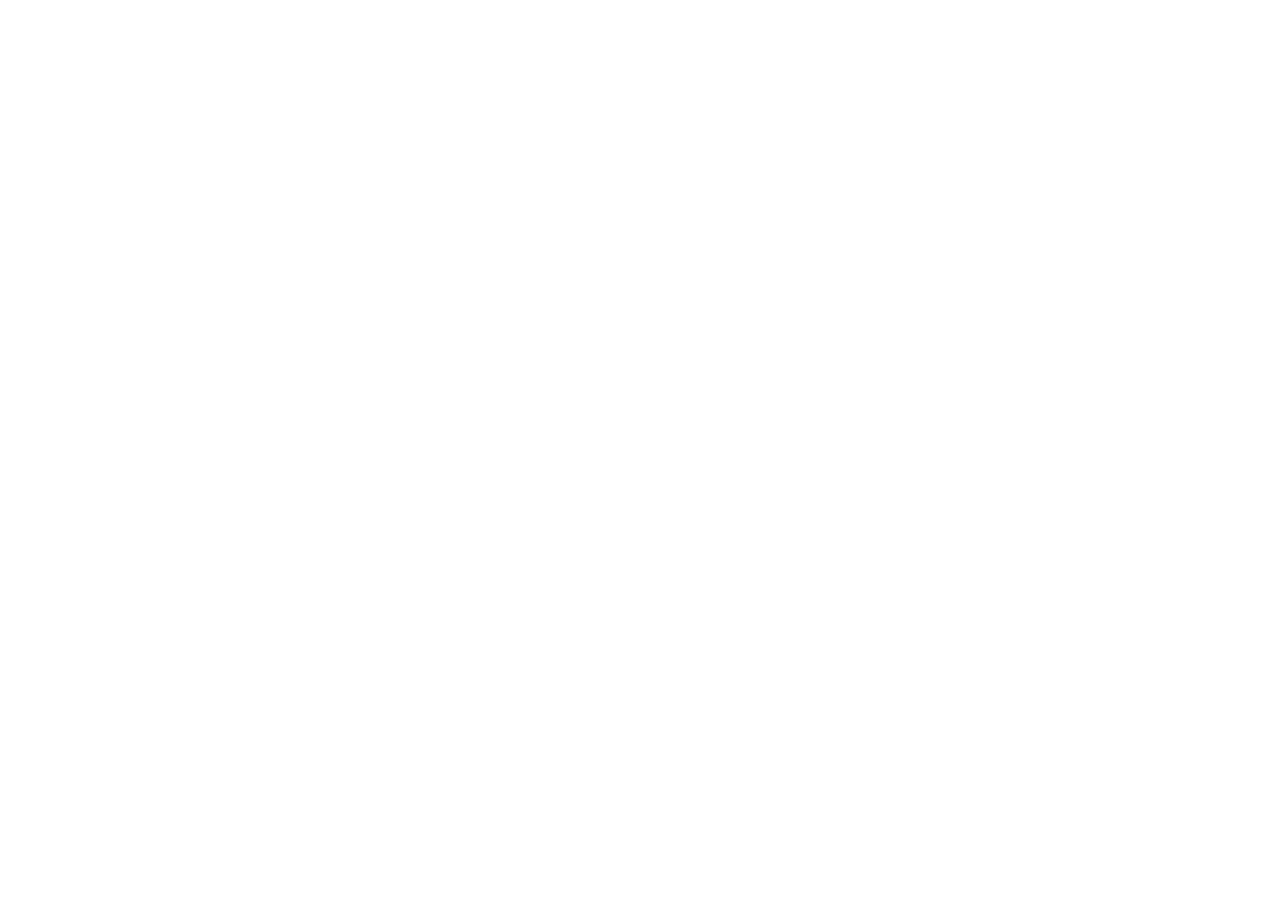
==== index.html @ 19e40ff8 "basic-structure" ====
<!DOCTYPE html>
<html lang="en">
  <head>
    <meta charset="UTF-8" />
    <meta name="viewport" content="width=device-width, initial-scale=1.0" />
    <title>Document</title>
  </head>
  <body></body>
</html>
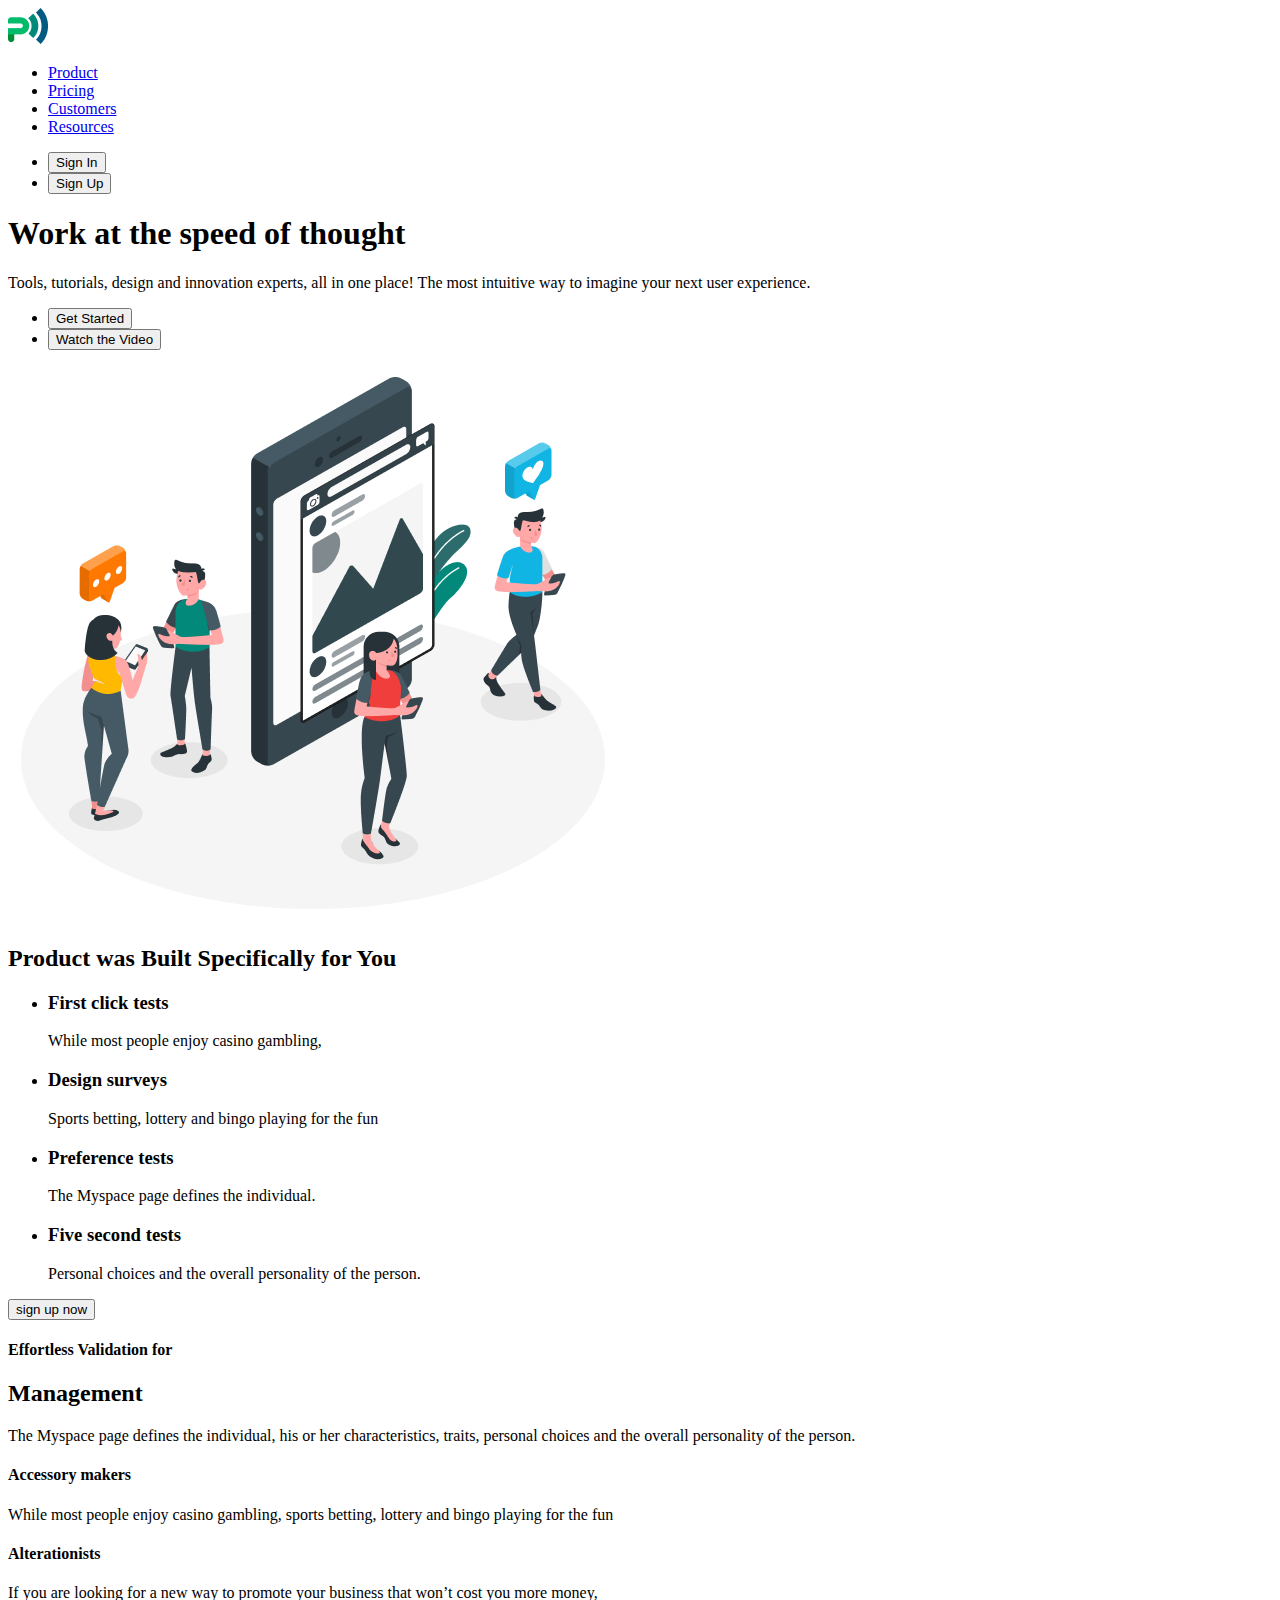
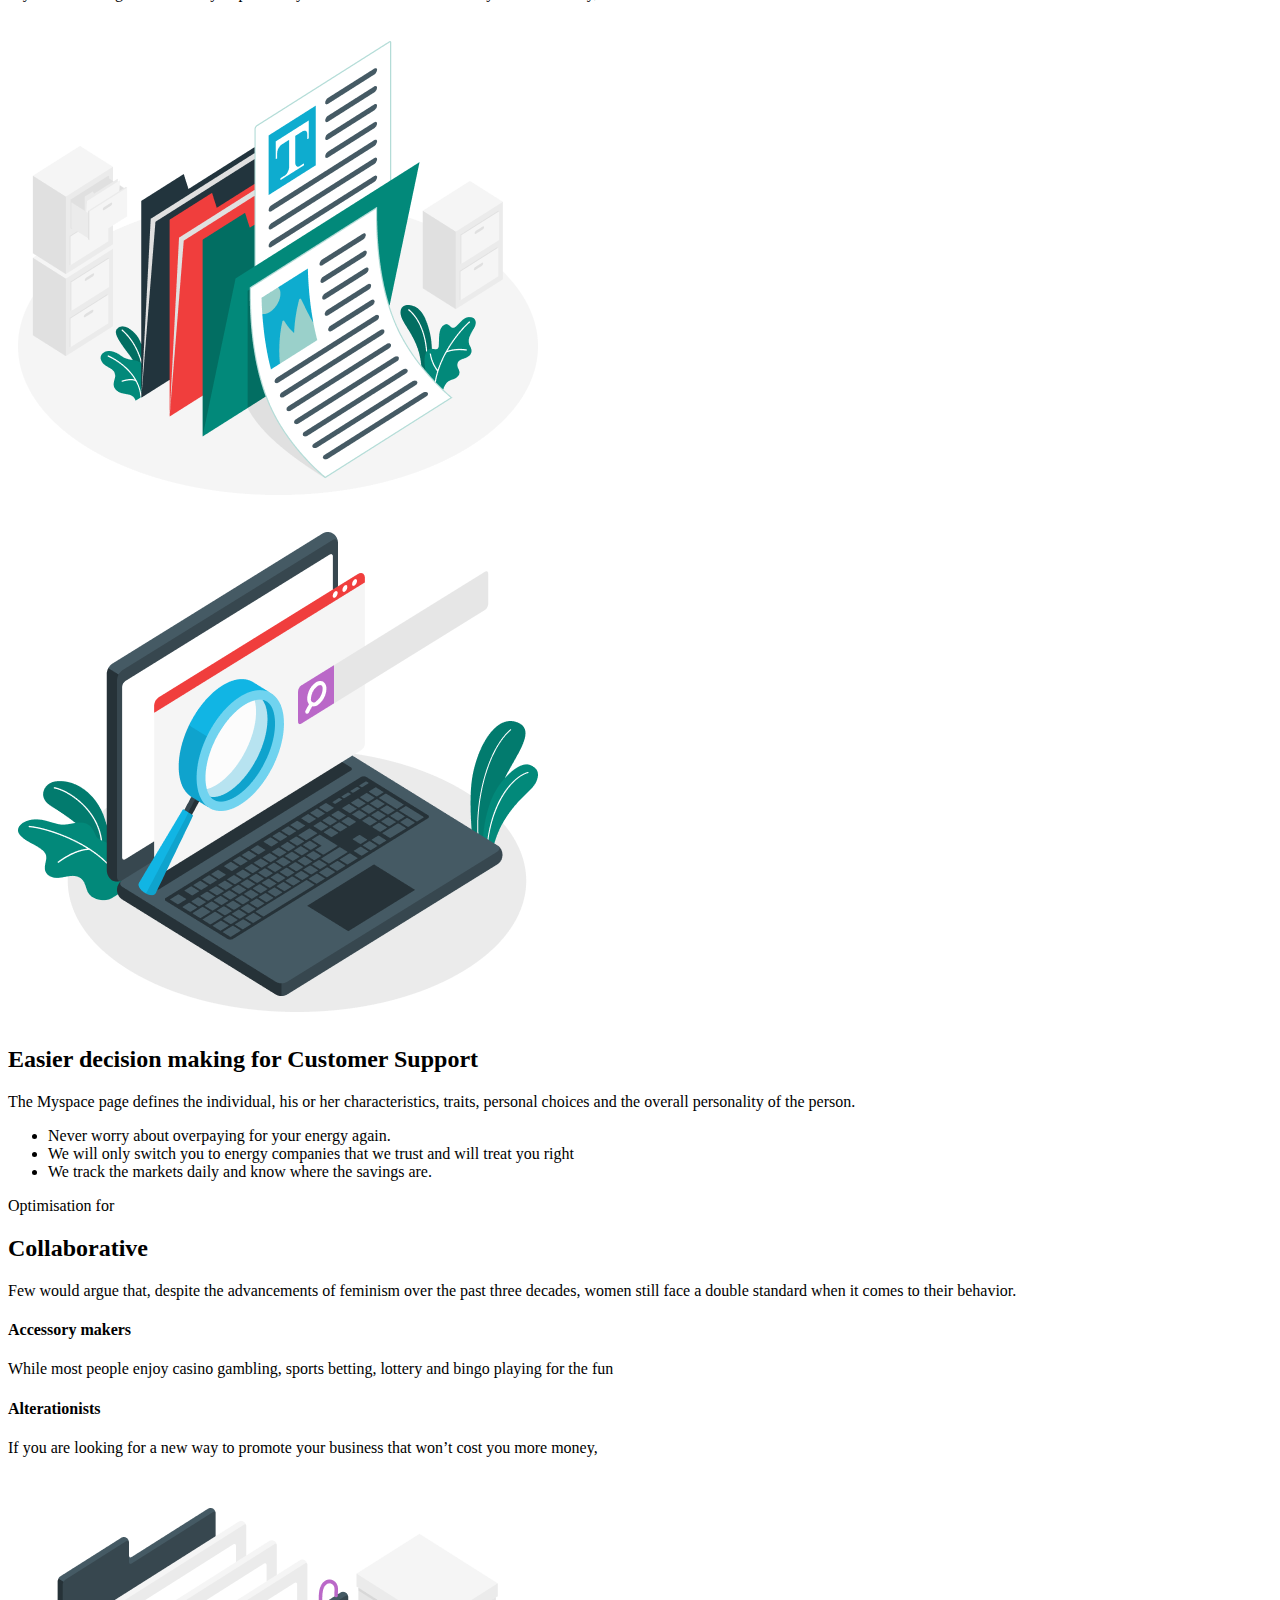
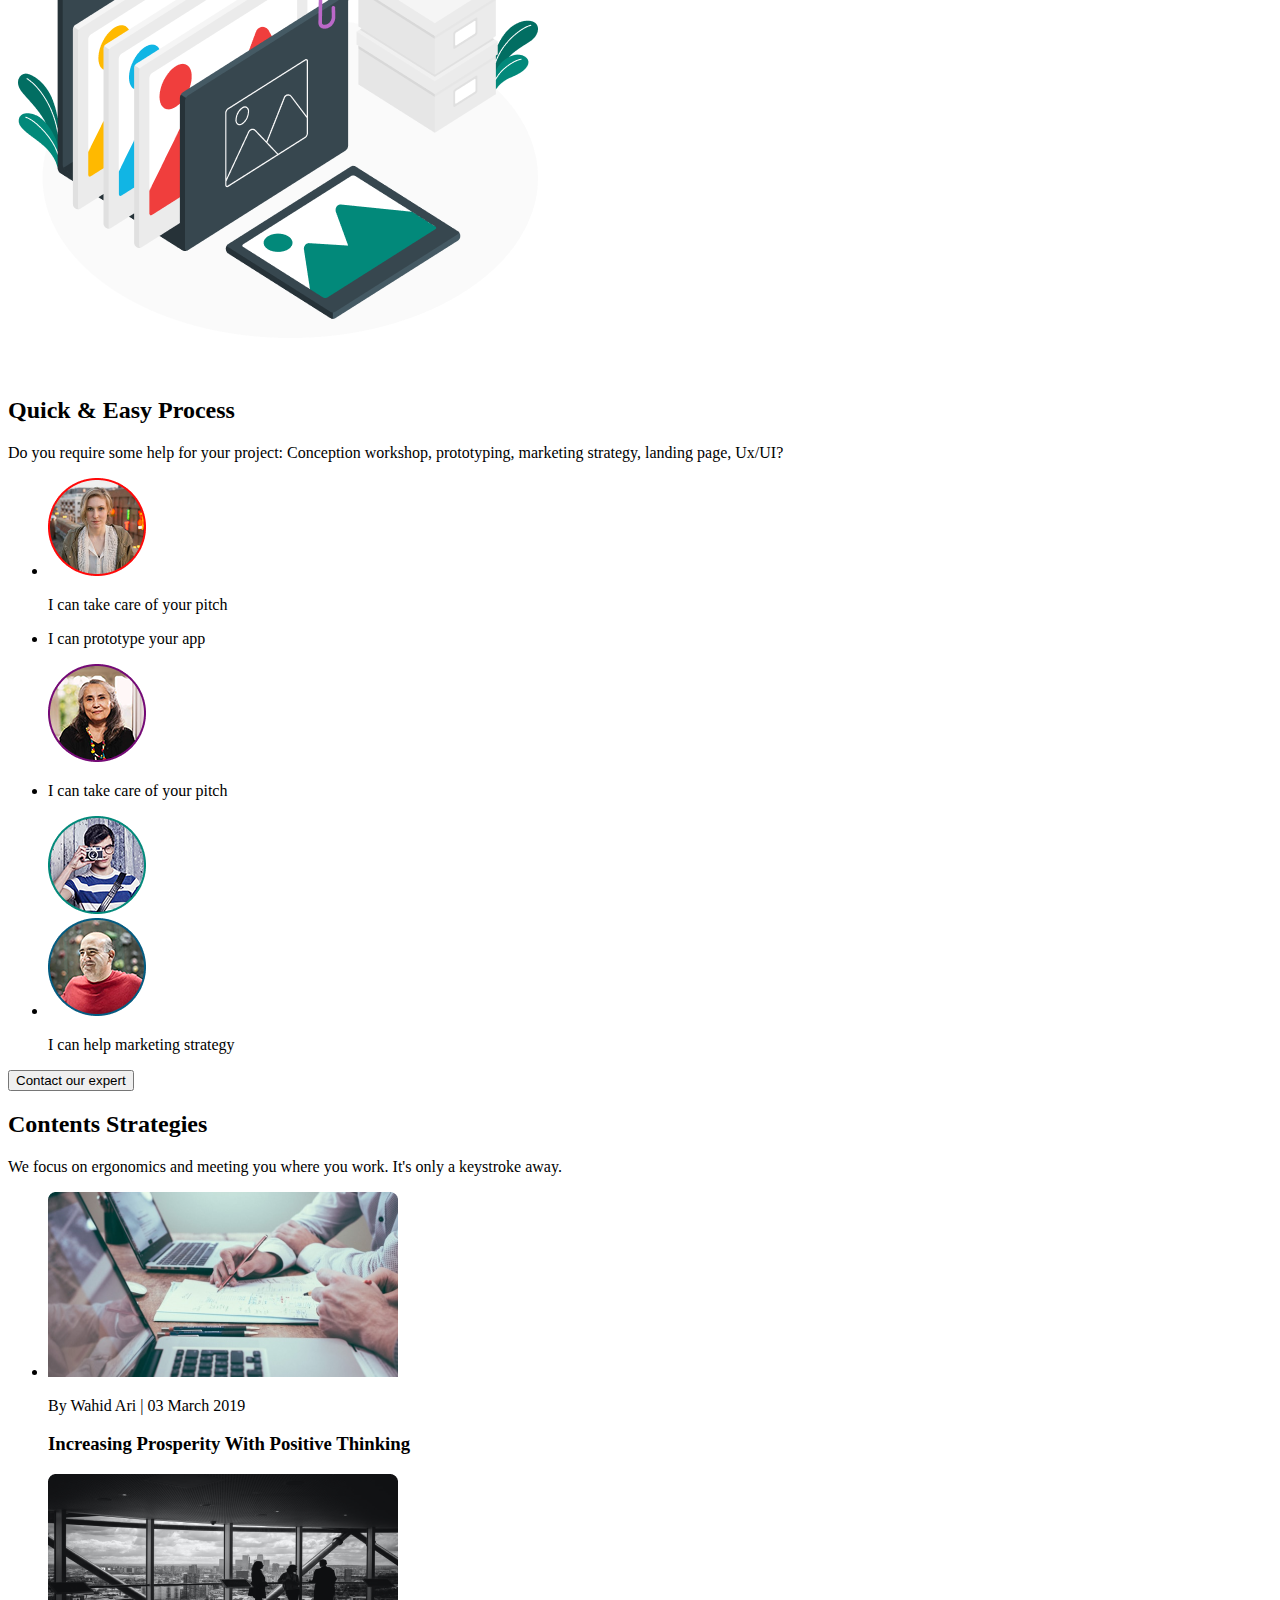
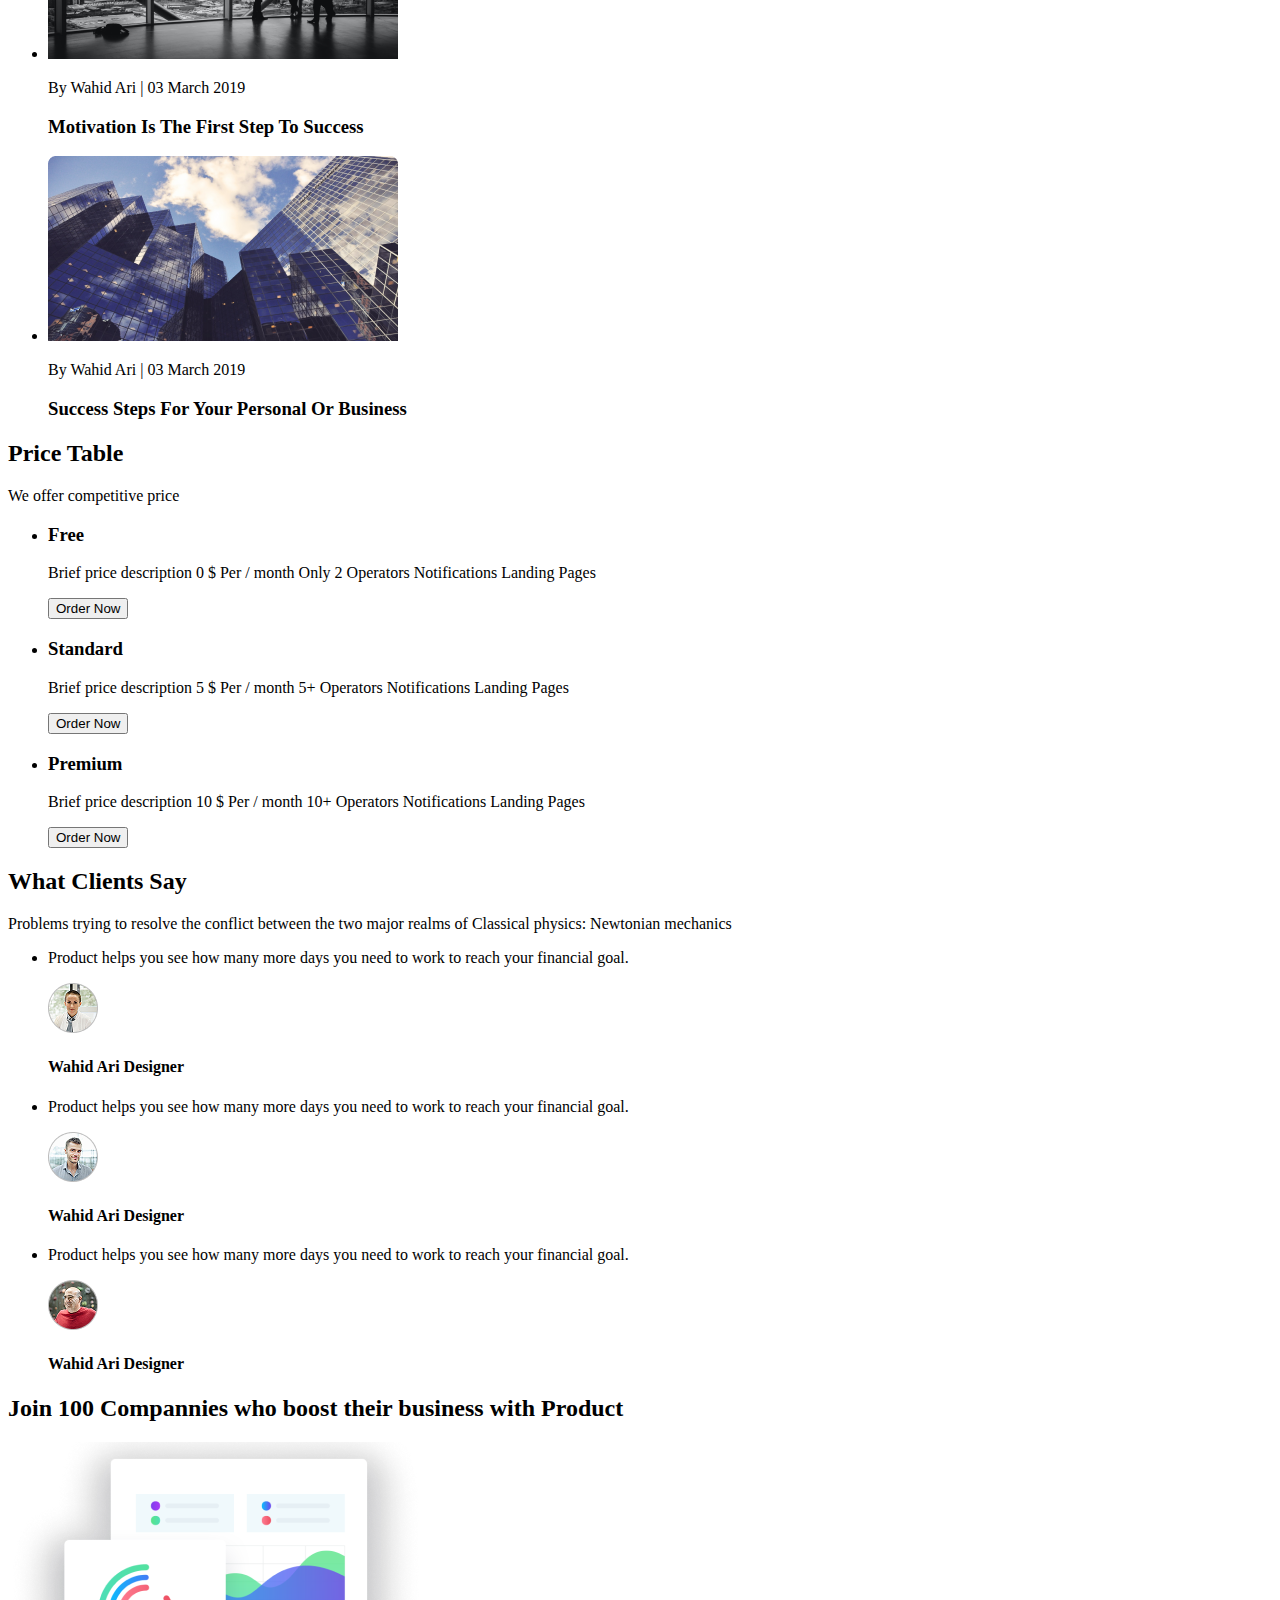
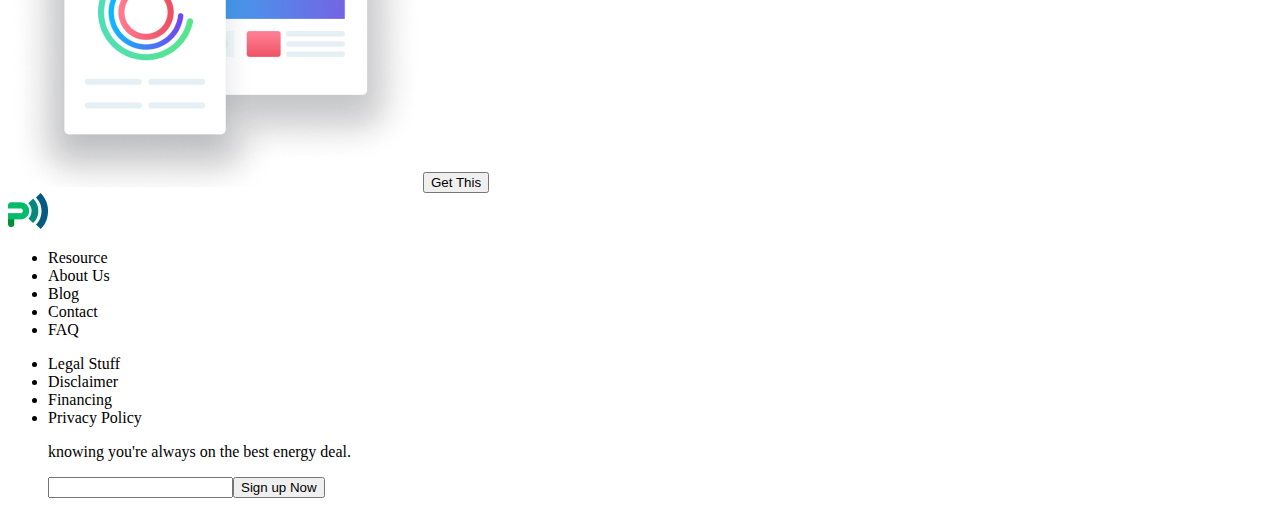
==== commit 1fdff612: "initial-main-page-structure" ====
--- a/index.html
+++ b/index.html
@@ -3,7 +3,264 @@
   <head>
     <meta charset="UTF-8" />
     <meta name="viewport" content="width=device-width, initial-scale=1.0" />
-    <title>Document</title>
+    <title>Business promotion</title>
   </head>
-  <body></body>
+  <body>
+    <header>
+      <nav>
+        <a href="./index.html"
+          ><img src="./images/logo.png" alt="logo business promotion"
+        /></a>
+        <ul>
+          <li><a href="./index.html">Product</a></li>
+          <li><a href="./pricing.html">Pricing</a></li>
+          <li><a href="./customer.html">Customers</a></li>
+          <li><a href="./resources.html">Resources</a></li>
+        </ul>
+      </nav>
+      <ul>
+        <li><button type="button">Sign In</button></li>
+        <li><button type="button">Sign Up</button></li>
+      </ul>
+    </header>
+    <main>
+      <section>
+        <h1>Work at the speed of thought</h1>
+        <p>
+          Tools, tutorials, design and innovation experts, all in one place! The
+          most intuitive way to imagine your next user experience.
+        </p>
+        <ul>
+          <li><button>Get Started</button></li>
+          <li><button>Watch the Video</button></li>
+        </ul>
+        <img src="./images/hero-img.png" alt="" />
+      </section>
+      <section>
+        <h2>Product was Built Specifically for You</h2>
+        <ul>
+          <li>
+            <h3>First click tests</h3>
+            <p>While most people enjoy casino gambling,</p>
+          </li>
+          <li>
+            <h3>Design surveys</h3>
+            <p>Sports betting, lottery and bingo playing for the fun</p>
+          </li>
+          <li>
+            <h3>Preference tests</h3>
+            <p>The Myspace page defines the individual.</p>
+          </li>
+          <li>
+            <h3>Five second tests</h3>
+            <p>Personal choices and the overall personality of the person.</p>
+          </li>
+        </ul>
+        <button type="button">sign up now</button>
+      </section>
+      <section>
+        <span class="lower-title"><h4>Effortless Validation for</h4></span>
+        <h2>Management</h2>
+        <p>
+          The Myspace page defines the individual, his or her characteristics,
+          traits, personal choices and the overall personality of the person.
+        </p>
+        <h4>Accessory makers</h4>
+        <p>
+          While most people enjoy casino gambling, sports betting, lottery and
+          bingo playing for the fun
+        </p>
+        <h4>Alterationists</h4>
+        <p>
+          If you are looking for a new way to promote your business that won’t
+          cost you more money,
+        </p>
+        <img src="./images/management-img.png" alt="Effortless Management" />
+      </section>
+      <section>
+        <img src="./images/support-img.png" alt="" />
+        <h2>
+          <span class="lower-title">Easier decision making for</span> Customer
+          Support
+        </h2>
+        <p>
+          The Myspace page defines the individual, his or her characteristics,
+          traits, personal choices and the overall personality of the person.
+        </p>
+        <ul>
+          <li>Never worry about overpaying for your energy again.</li>
+          <li>
+            We will only switch you to energy companies that we trust and will
+            treat you right
+          </li>
+          <li>We track the markets daily and know where the savings are.</li>
+        </ul>
+      </section>
+      <section>
+        <span class="lower-title">Optimisation for</span>
+        <h2>Collaborative</h2>
+        <p>
+          Few would argue that, despite the advancements of feminism over the
+          past three decades, women still face a double standard when it comes
+          to their behavior.
+        </p>
+        <h4>Accessory makers</h4>
+        <p>
+          While most people enjoy casino gambling, sports betting, lottery and
+          bingo playing for the fun
+        </p>
+        <h4>Alterationists</h4>
+        <p>
+          If you are looking for a new way to promote your business that won’t
+          cost you more money,
+        </p>
+        <img
+          src="./images/collaboration-img.png"
+          alt="Optimisation for Collaborative"
+        />
+      </section>
+      <section>
+        <h2>Quick & Easy Process</h2>
+        <p>
+          Do you require some help for your project: Conception workshop,
+          prototyping, marketing strategy, landing page, Ux/UI?
+        </p>
+        <ul>
+          <li>
+            <img src="./images/avatar.png" alt="" />
+            <p>I can take care of your pitch</p>
+          </li>
+
+          <li>
+            <p>I can prototype your app</p>
+            <img src="./images/avatar (1).png" alt="" />
+          </li>
+          <li>
+            <p>I can take care of your pitch</p>
+            <img src="./images/avatar (2).png" alt="" />
+          </li>
+          <li>
+            <img src="./images/avatar (3).png" alt="" />
+            <p>I can help marketing strategy</p>
+          </li>
+        </ul>
+        <button type="button">Contact our expert</button>
+      </section>
+      <section>
+        <h2>Contents Strategies</h2>
+        <p>
+          We focus on ergonomics and meeting you where you work. It's only a
+          keystroke away.
+        </p>
+        <ul>
+          <li>
+            <img src="./images/prosperity.png" alt="prosperity" />
+            <p>By Wahid Ari | 03 March 2019</p>
+            <h3>Increasing Prosperity With Positive Thinking</h3>
+          </li>
+          <li>
+            <img src="./images/motivation.png" alt="motivation" />
+            <p>By Wahid Ari | 03 March 2019</p>
+            <h3>Motivation Is The First Step To Success</h3>
+          </li>
+          <li>
+            <img src="./images/success.png" alt="success" />
+            <p>By Wahid Ari | 03 March 2019</p>
+            <h3>Success Steps For Your Personal Or Business</h3>
+          </li>
+        </ul>
+      </section>
+      <section>
+        <h2>Price Table</h2>
+        <p>We offer competitive price</p>
+        <ul>
+          <li>
+            <h3>Free</h3>
+            <p>
+              Brief price description 0 $ Per / month Only 2 Operators
+              Notifications Landing Pages
+            </p>
+            <button type="button">Order Now</button>
+          </li>
+          <li>
+            <h3>Standard</h3>
+            <p>
+              Brief price description 5 $ Per / month 5+ Operators Notifications
+              Landing Pages
+            </p>
+            <button type="button">Order Now</button>
+          </li>
+          <li>
+            <h3>Premium</h3>
+            <p>
+              Brief price description 10 $ Per / month 10+ Operators
+              Notifications Landing Pages
+            </p>
+            <button type="button">Order Now</button>
+          </li>
+        </ul>
+      </section>
+      <section>
+        <h2>What Clients Say</h2>
+        <p>
+          Problems trying to resolve the conflict between the two major realms
+          of Classical physics: Newtonian mechanics
+        </p>
+        <ul>
+          <li>
+            <p>
+              Product helps you see how many more days you need to work to reach
+              your financial goal.
+            </p>
+            <img src="./images/Ellipse 2.png" alt="" />
+            <h4>Wahid Ari Designer</h4>
+          </li>
+          <li>
+            <p>
+              Product helps you see how many more days you need to work to reach
+              your financial goal.
+            </p>
+            <img src="./images/Ellipse 2 (1).png" alt="" />
+            <h4>Wahid Ari Designer</h4>
+          </li>
+          <li>
+            <p>
+              Product helps you see how many more days you need to work to reach
+              your financial goal.
+            </p>
+            <img src="./images/Ellipse 2 (2).png" alt="" />
+            <h4>Wahid Ari Designer</h4>
+          </li>
+        </ul>
+      </section>
+      <section>
+        <h2>Join 100 Compannies who boost their business with Product</h2>
+        <img src="./images/graphics.png" alt="" /><button type="button">
+          Get This
+        </button>
+      </section>
+    </main>
+    <footer>
+      <a href="./index.html"
+        ><img src="./images/logo.png" alt="logo business promotion"
+      /></a>
+      <ul>
+        <li>Resource</li>
+        <li>About Us</li>
+        <li>Blog</li>
+        <li>Contact</li>
+        <li>FAQ</li>
+      </ul>
+      <ul>
+        <li>Legal Stuff</li>
+        <li>Disclaimer</li>
+        <li>Financing</li>
+        <li>Privacy Policy</li>
+      </ul>
+      <ul>
+        <p>knowing you're always on the best energy deal.</p>
+        <input type="tel" /><button type="button">Sign up Now</button>
+      </ul>
+    </footer>
+  </body>
 </html>
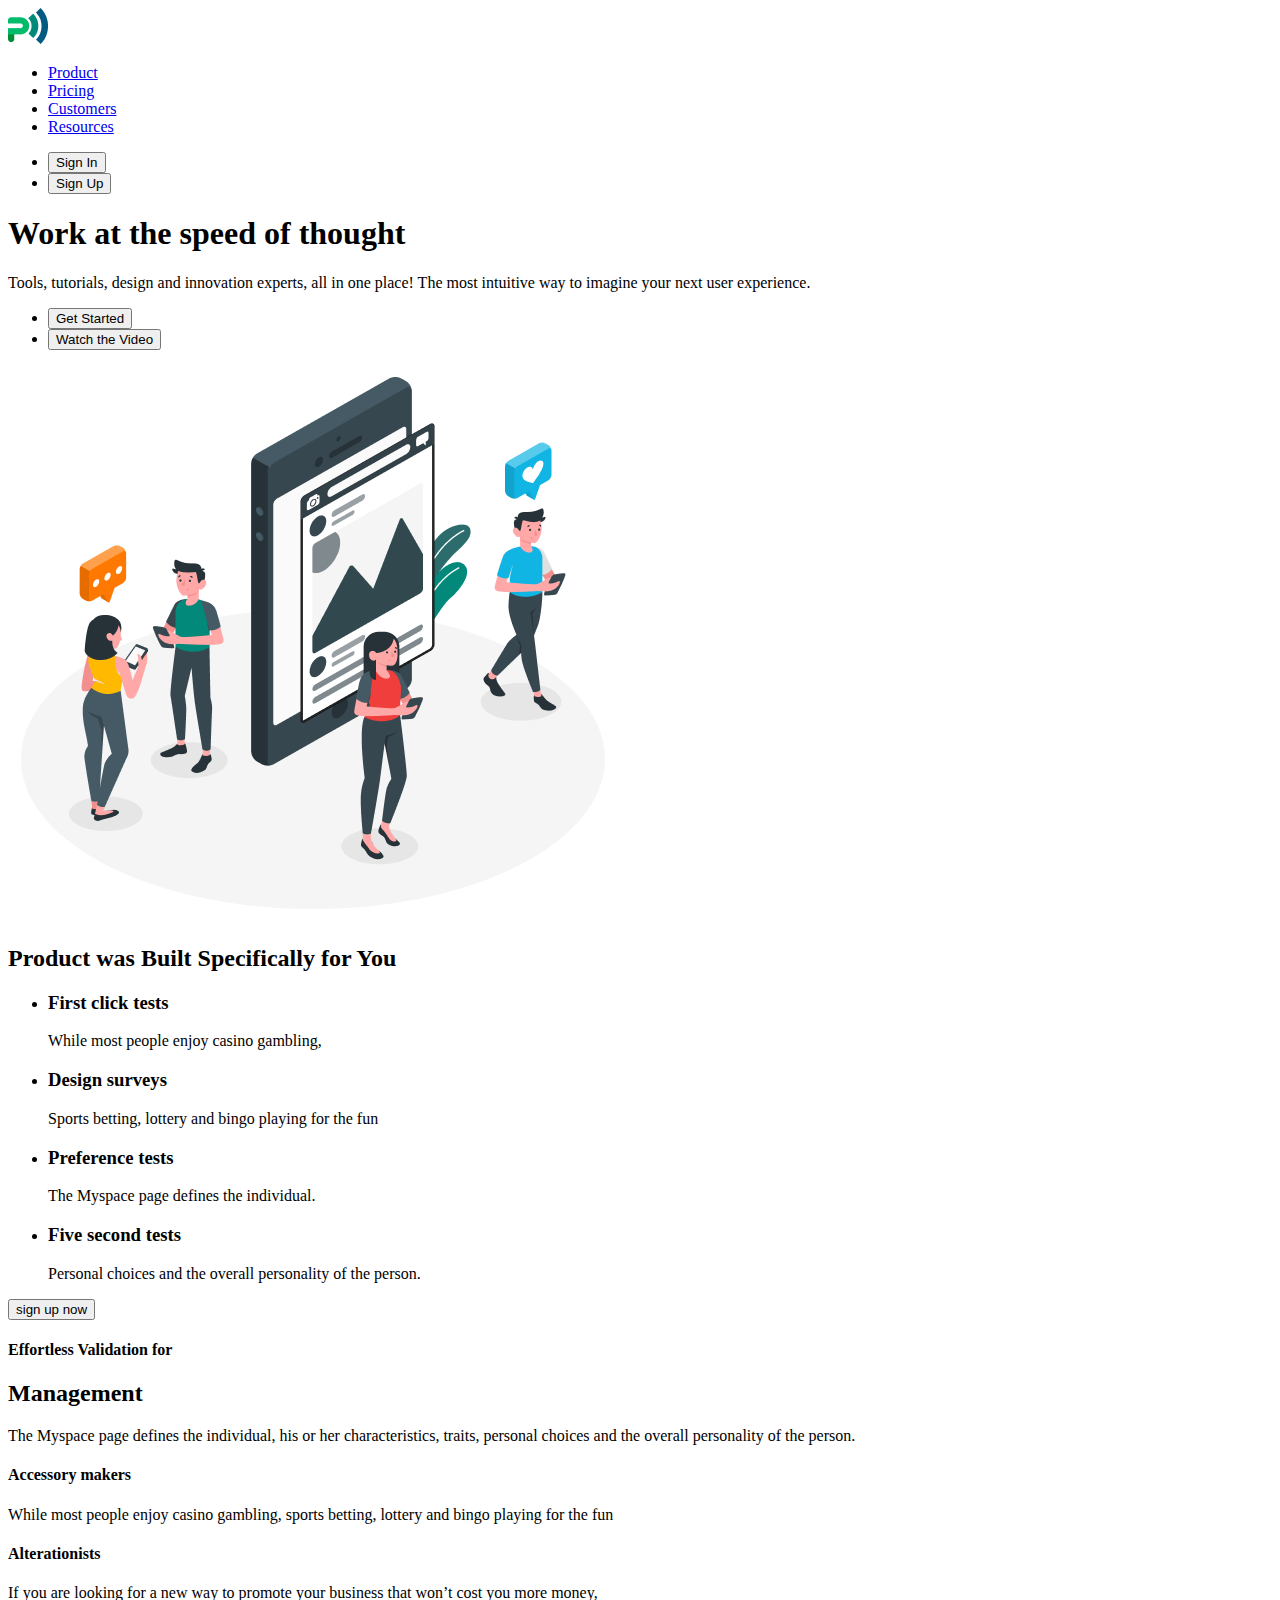
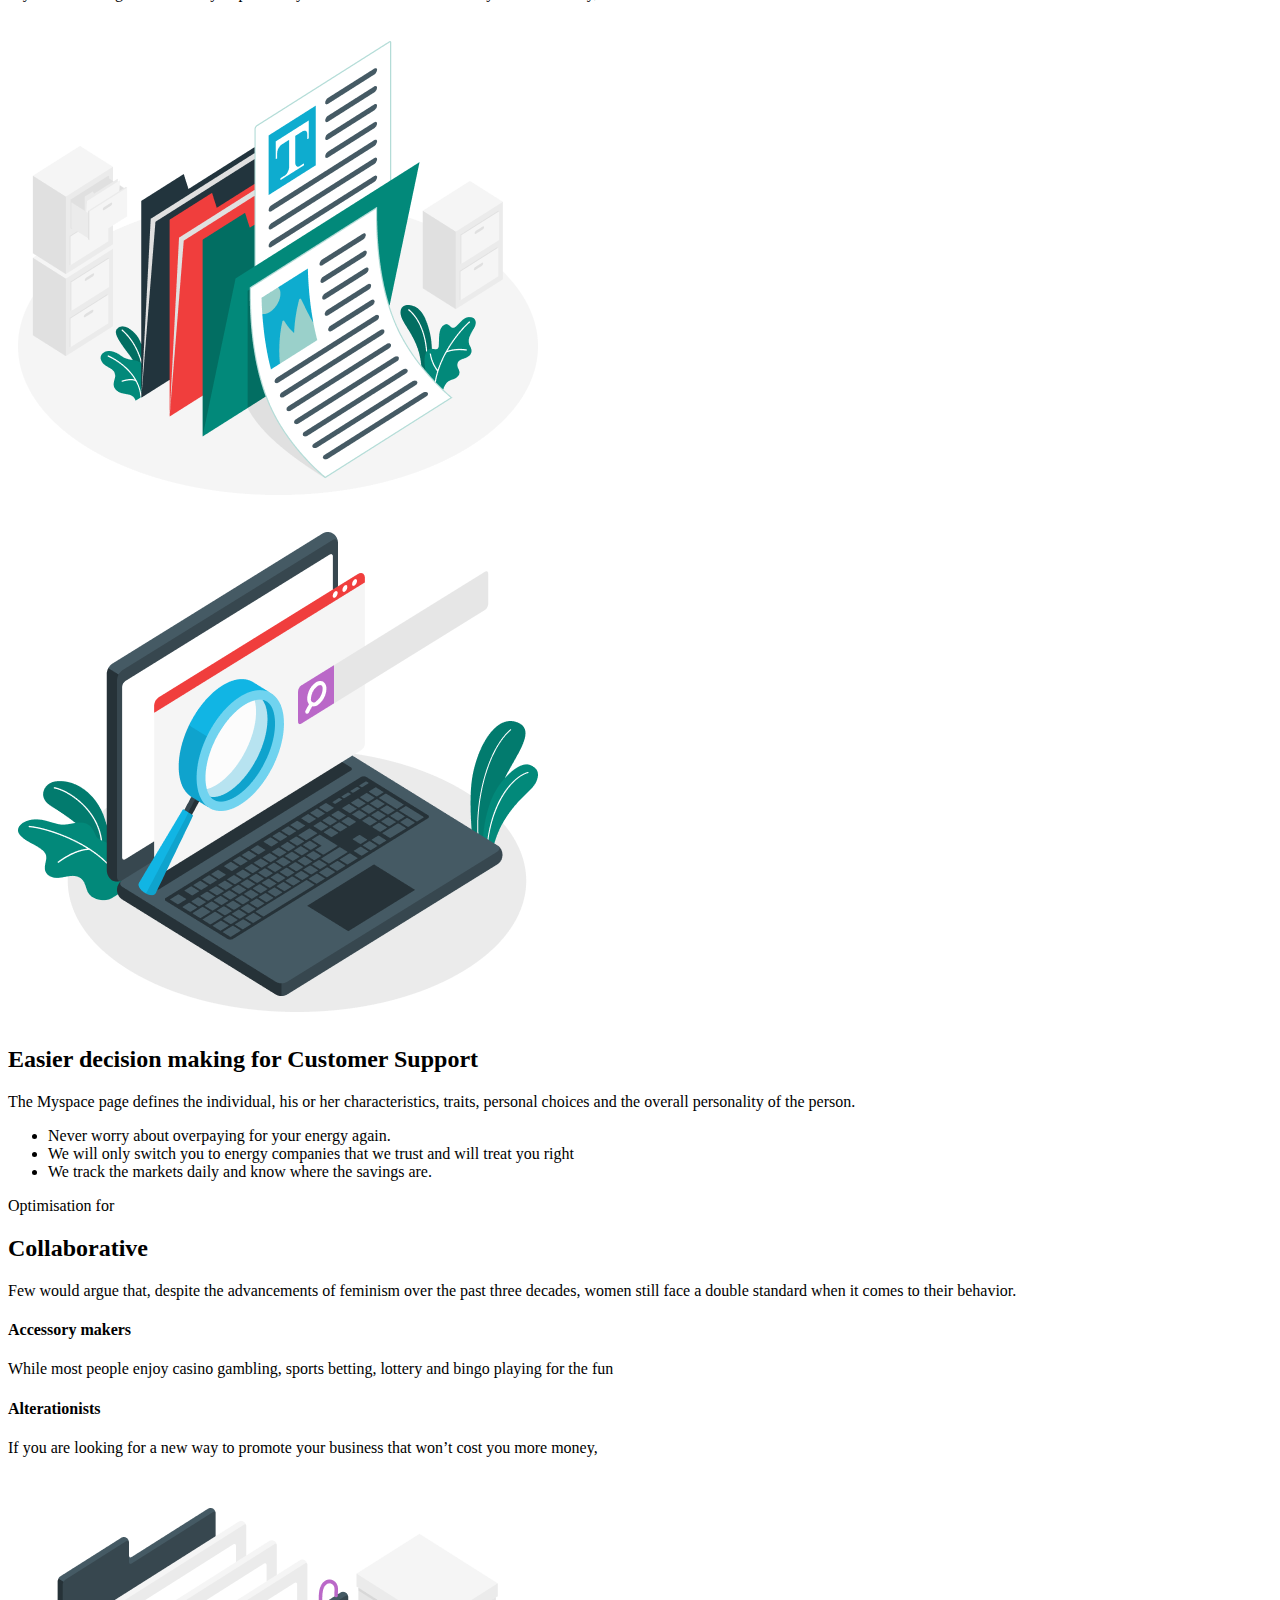
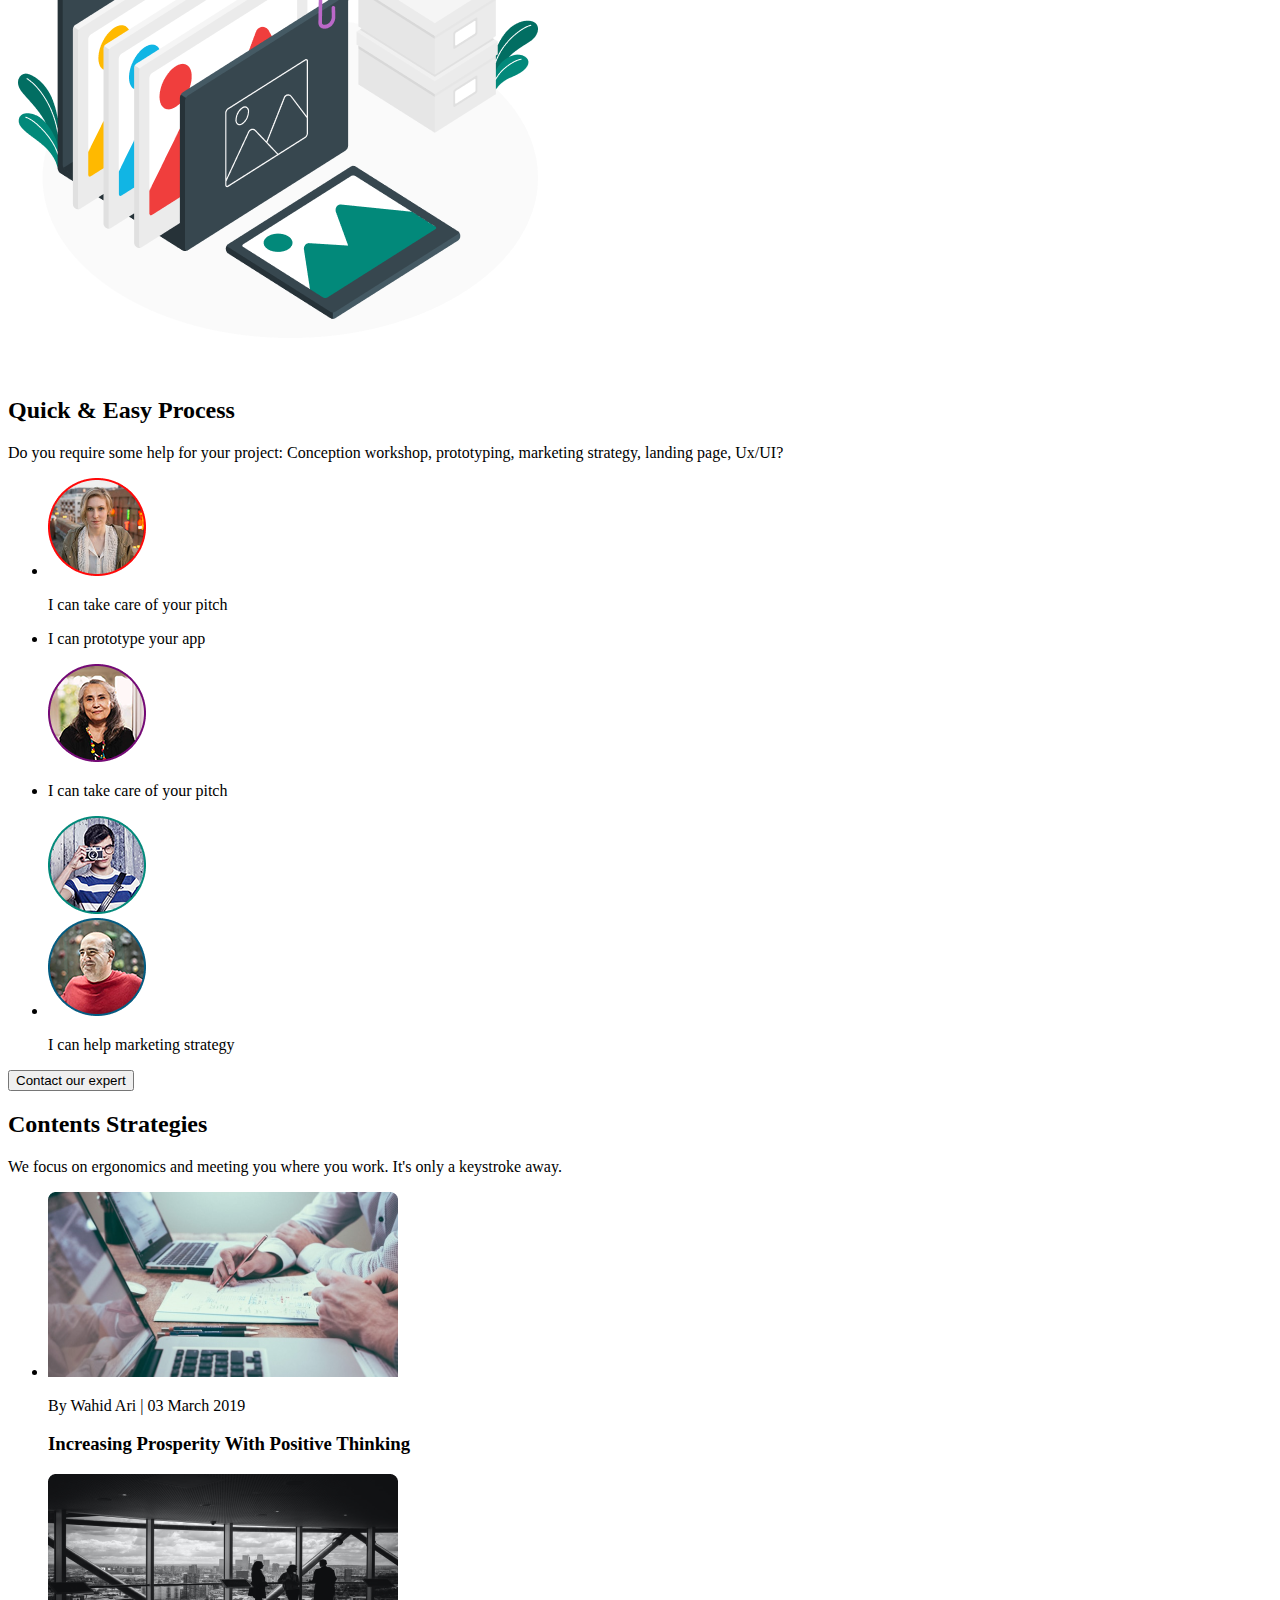
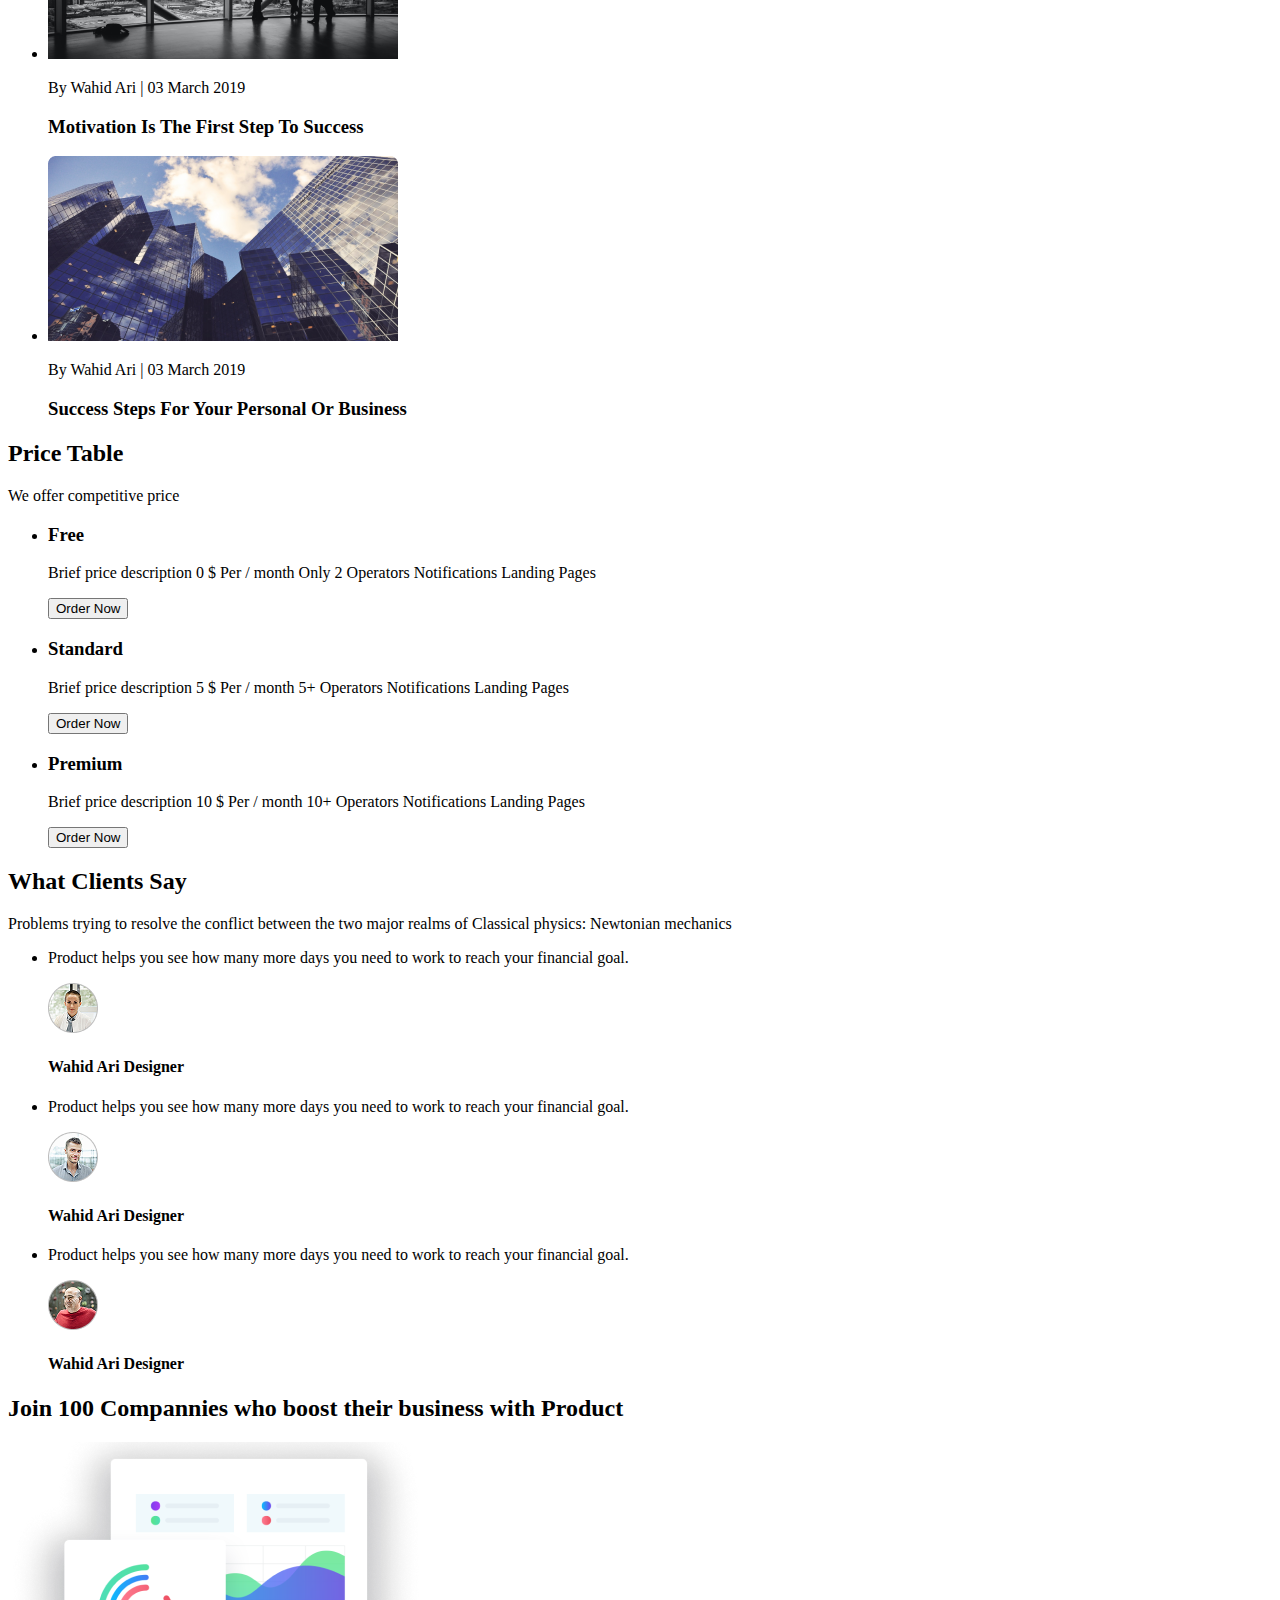
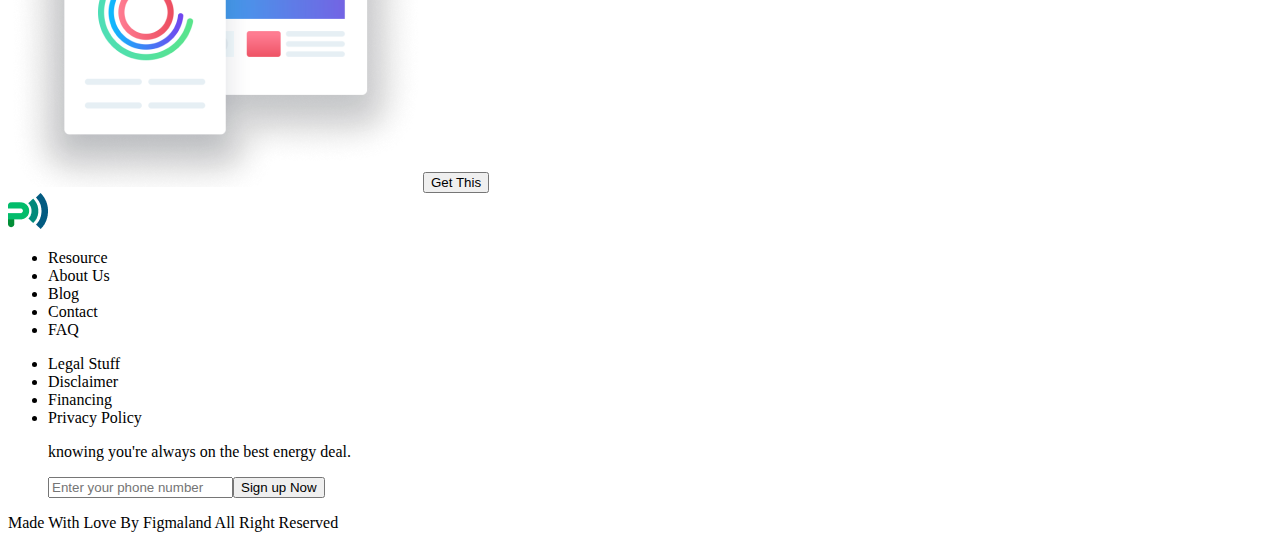
==== commit 4a626618: "fix" ====
--- a/index.html
+++ b/index.html
@@ -259,8 +259,13 @@
       </ul>
       <ul>
         <p>knowing you're always on the best energy deal.</p>
-        <input type="tel" /><button type="button">Sign up Now</button>
-      </ul>
+        <input type="tel" placeholder="Enter your phone number" /><button
+          type="button"
+        >
+          Sign up Now
+        </button>
+      </ul>
+      <p>Made With Love By Figmaland All Right Reserved</p>
     </footer>
   </body>
 </html>
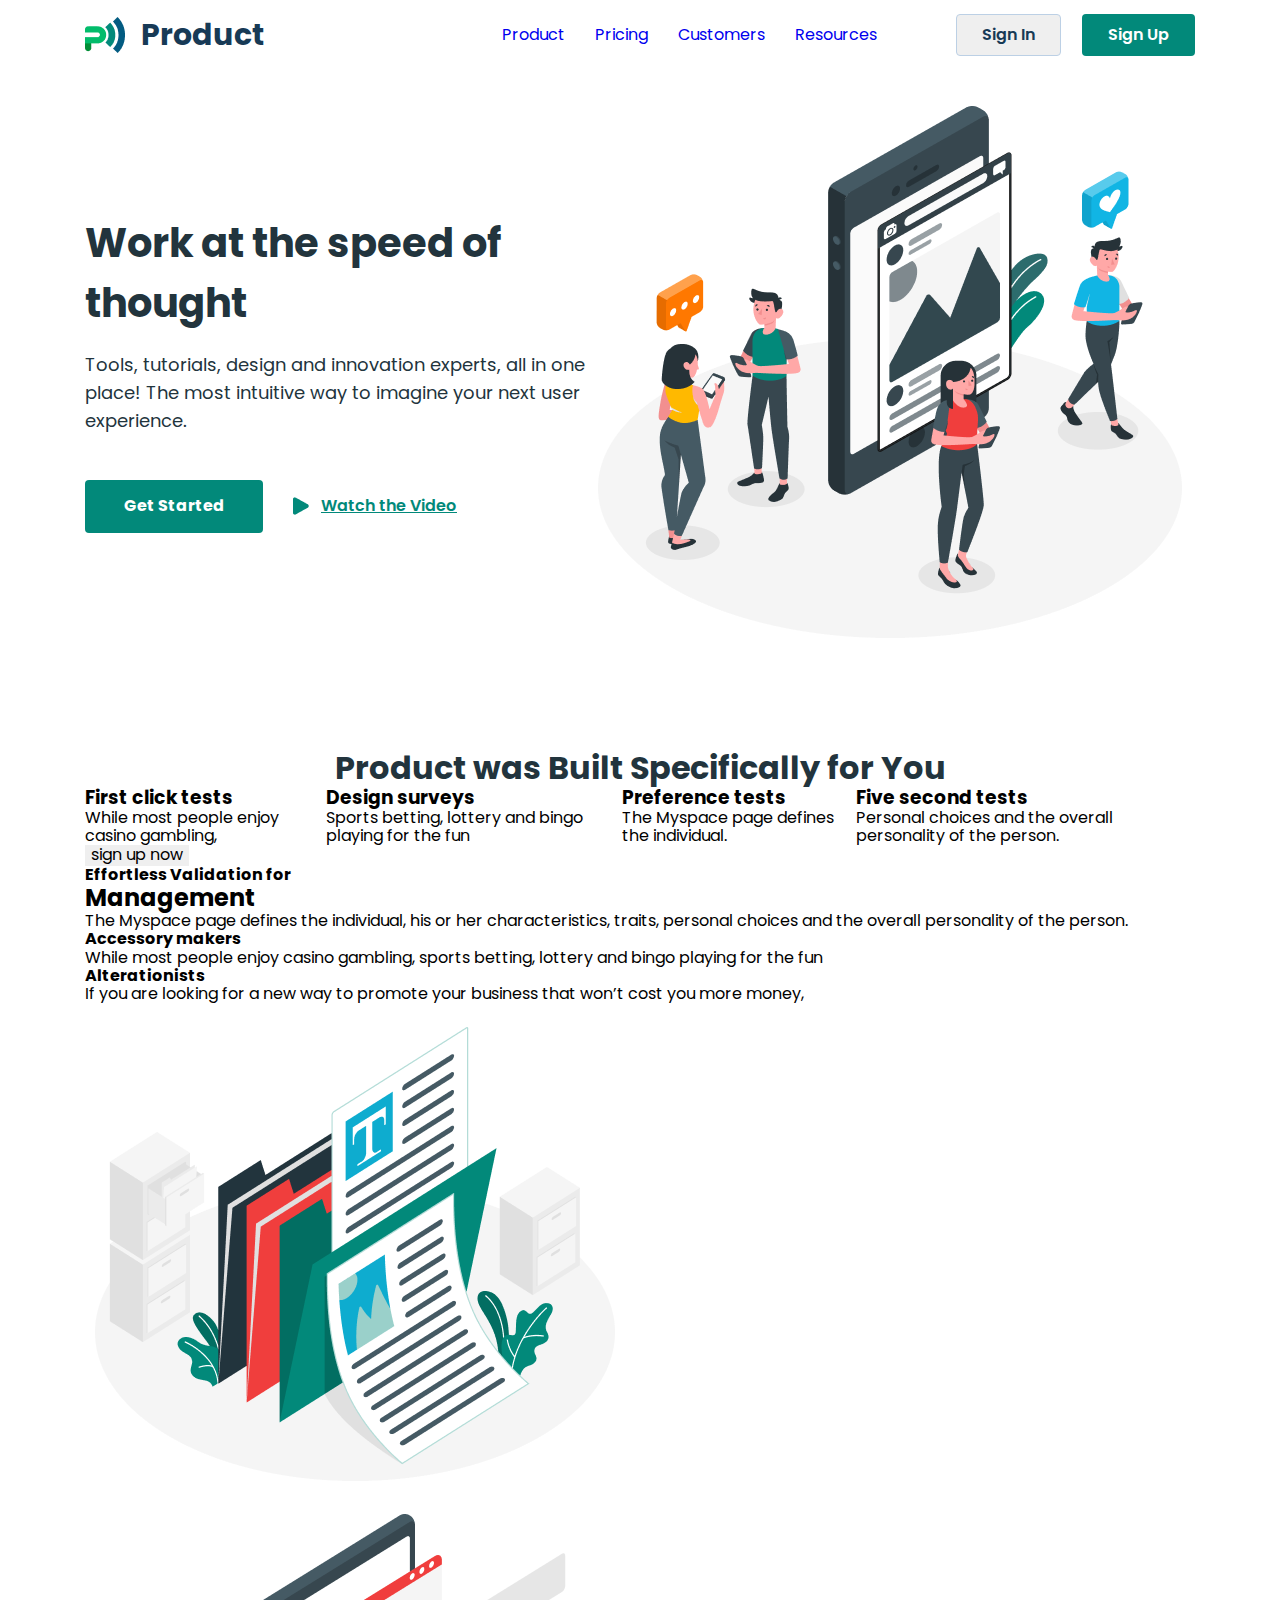
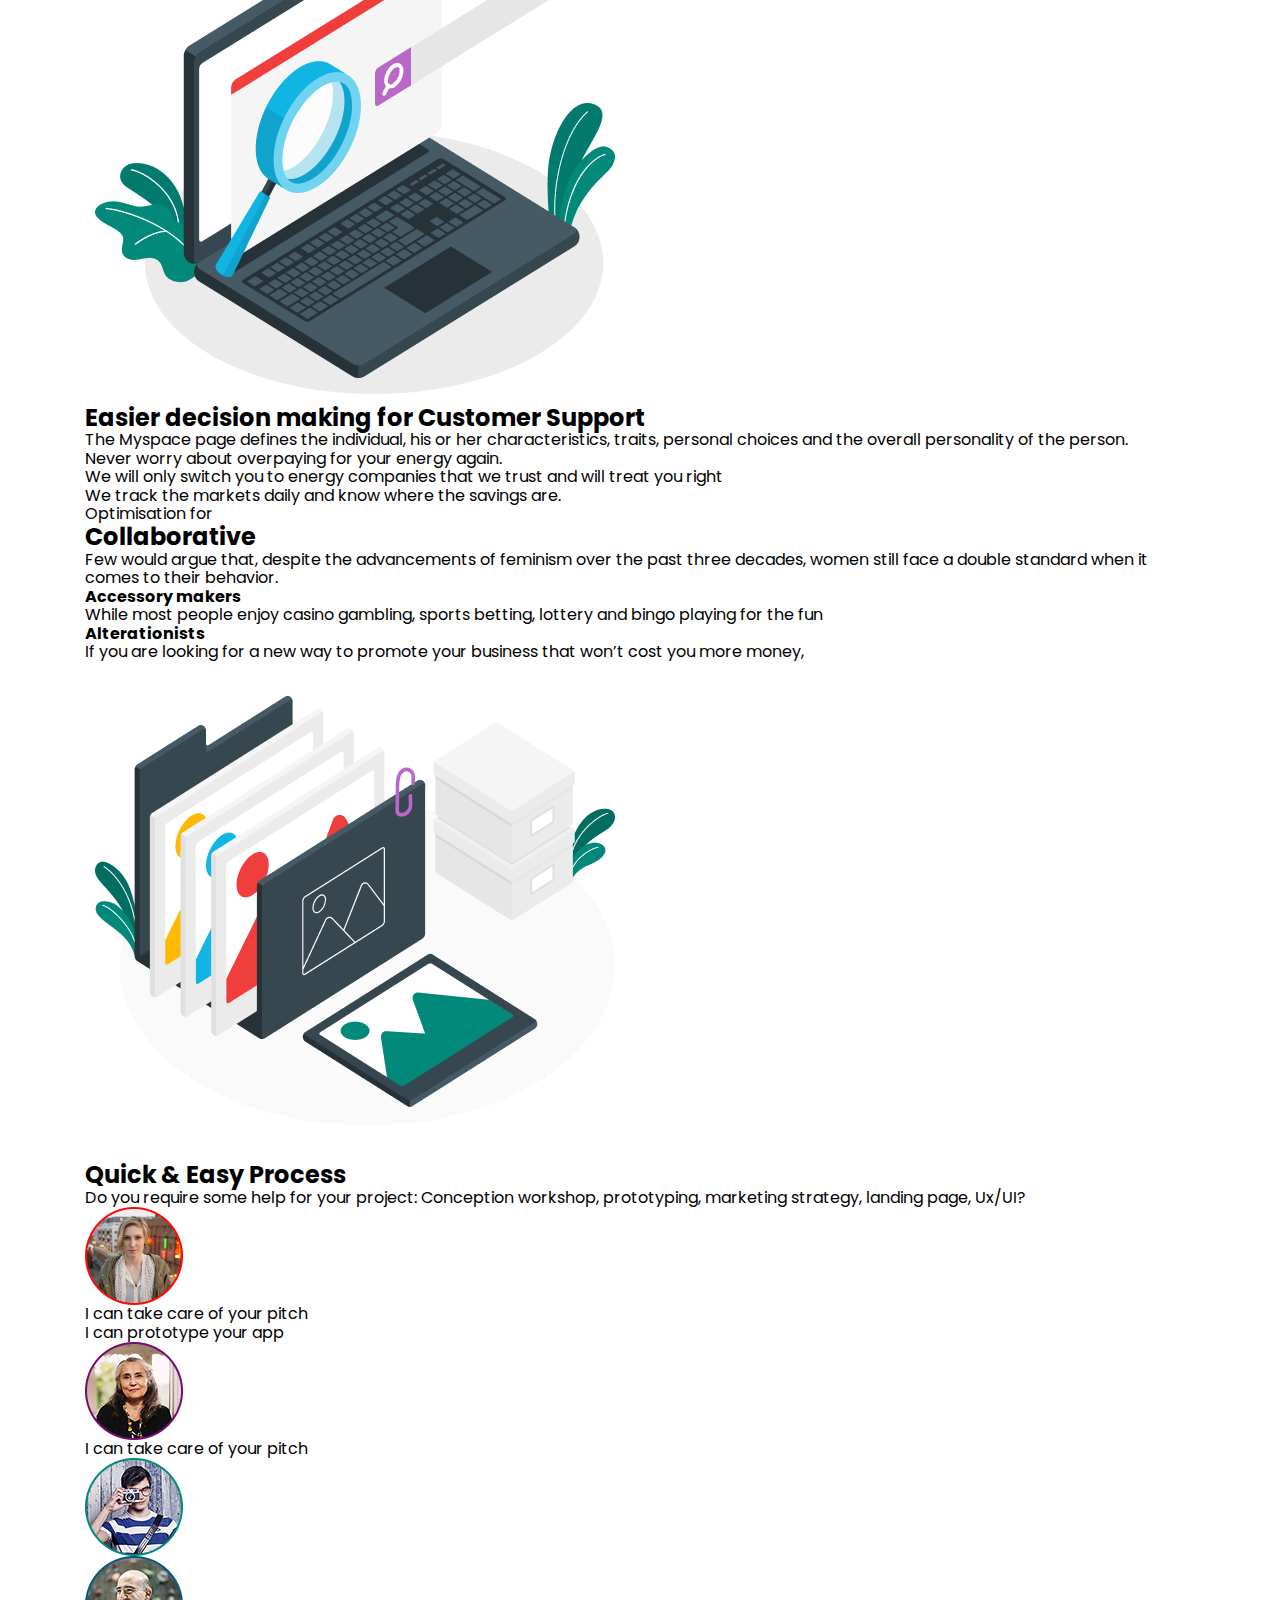
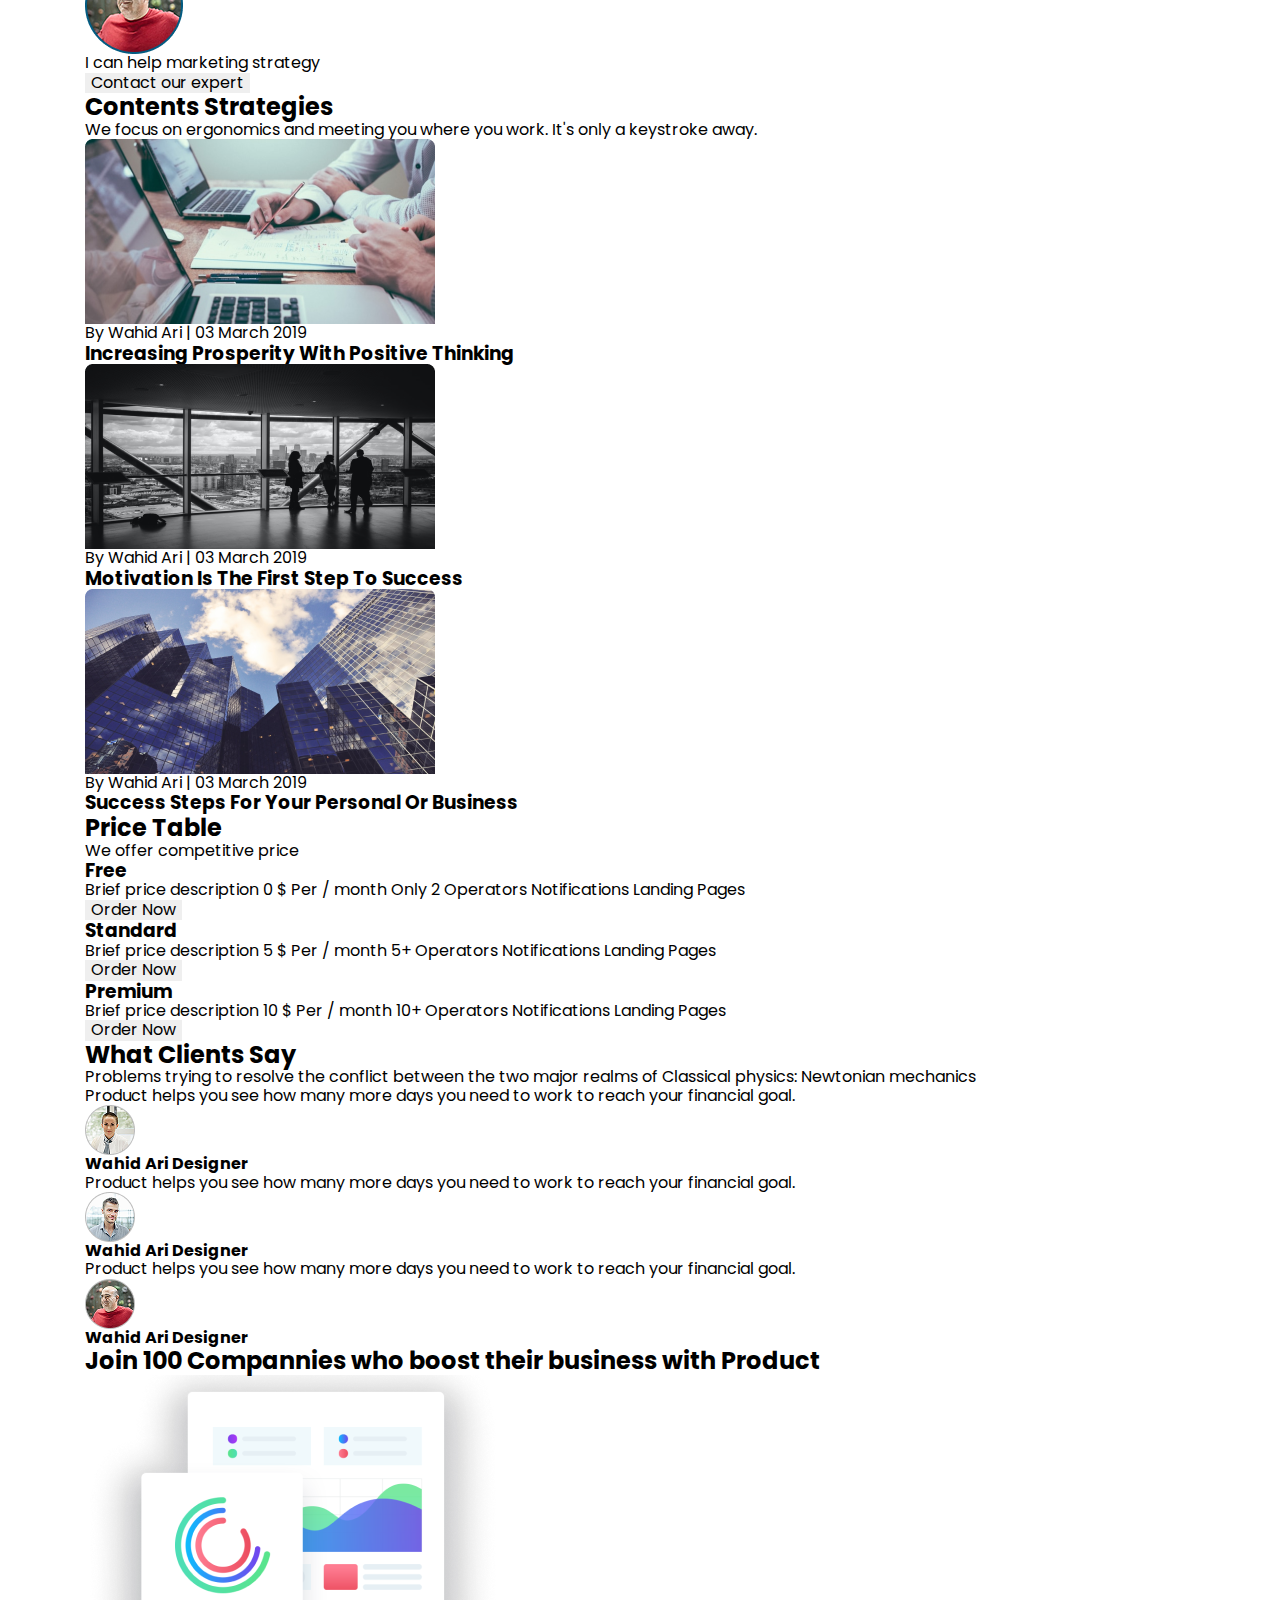
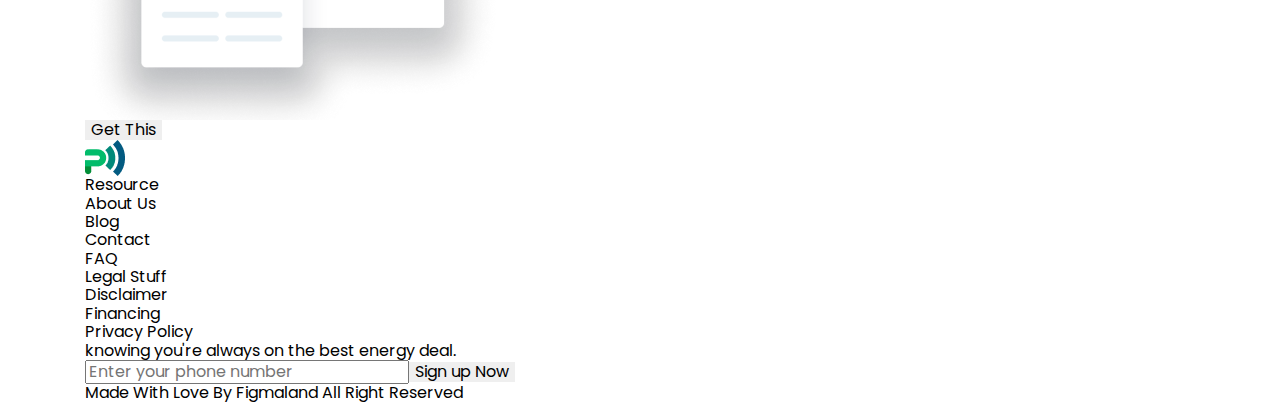
==== commit c82df1ef: "2nd-blended" ====
--- a/index.html
+++ b/index.html
@@ -3,269 +3,331 @@
   <head>
     <meta charset="UTF-8" />
     <meta name="viewport" content="width=device-width, initial-scale=1.0" />
+    <link
+      rel="stylesheet"
+      href="https://cdn.jsdelivr.net/npm/modern-normalize@2.0.0/modern-normalize.min.css"
+    />
+    <link rel="preconnect" href="https://fonts.googleapis.com" />
+    <link rel="preconnect" href="https://fonts.gstatic.com" crossorigin />
+    <link
+      href="https://fonts.googleapis.com/css2?family=Inter:opsz,wght@14..32,100..900&family=Montserrat:wght@100..900&family=Poppins:wght@400;500;600;700&display=swap"
+      rel="stylesheet"
+    />
     <title>Business promotion</title>
+    <link rel="stylesheet" href="./css/styles.css" />
   </head>
   <body>
-    <header>
-      <nav>
+    <header class="header">
+      <div class="container flex">
+        <nav class="navigation flex">
+          <div class="logo-class">
+            <a href="./index.html" class="logo flex"
+              ><img src="./images/logo.png" alt="logo business promotion" />
+              <p class="product-title">Product</p>
+            </a>
+          </div>
+          <ul class="nav-list flex">
+            <li class="nav-list-item">
+              <a class="nav-list-link" href="./index.html">Product</a>
+            </li>
+            <li class="nav-list-item">
+              <a class="nav-list-link" href="./pricing.html">Pricing</a>
+            </li>
+            <li class="nav-list-item">
+              <a class="nav-list-link" href="./customer.html">Customers</a>
+            </li>
+            <li class="nav-list-item">
+              <a class="nav-list-link" href="./resources.html">Resources</a>
+            </li>
+          </ul>
+        </nav>
+        <ul class="list-button flex">
+          <li class="list-button-item">
+            <button class="list-button-cta-in" type="button">Sign In</button>
+          </li>
+          <li class="list-button-item">
+            <button class="list-button-cta-up" type="button">Sign Up</button>
+          </li>
+        </ul>
+      </div>
+    </header>
+    <main>
+      <section class="hero">
+        <div class="container flex">
+          <div class="hero-description">
+            <h1 class="hero-title">Work at the speed of thought</h1>
+            <p class="hero-title-descr">
+              Tools, tutorials, design and innovation experts, all in one place!
+              The most intuitive way to imagine your next user experience.
+            </p>
+            <ul class="hero-list-button flex">
+              <li class="haro-list-item">
+                <button class="hero-list-cta-get">Get Started</button>
+              </li>
+              <li class="haro-list-item">
+                <button class="hero-list-cta-watch flex">
+                  <img src="./images/triangle.png" alt="" />
+                  Watch the Video
+                </button>
+              </li>
+            </ul>
+          </div>
+          <img src="./images/hero-img.png" alt="" />
+        </div>
+      </section>
+
+      <section class="advantages">
+        <div class="container">
+          <h2 class="advantages-title">
+            Product was Built Specifically for You
+          </h2>
+          <ul class="advantages-list flex">
+            <li class="advantages-list-item">
+              <h3>First click tests</h3>
+              <p>While most people enjoy casino gambling,</p>
+            </li>
+            <li class="advantages-list-item">
+              <h3>Design surveys</h3>
+              <p>Sports betting, lottery and bingo playing for the fun</p>
+            </li>
+            <li class="advantages-list-item">
+              <h3>Preference tests</h3>
+              <p>The Myspace page defines the individual.</p>
+            </li>
+            <li class="advantages-list-item">
+              <h3>Five second tests</h3>
+              <p>Personal choices and the overall personality of the person.</p>
+            </li>
+          </ul>
+          <button type="button">sign up now</button>
+        </div>
+      </section>
+      <section>
+        <div class="container">
+          <span class="lower-title"><h4>Effortless Validation for</h4></span>
+          <h2>Management</h2>
+          <p>
+            The Myspace page defines the individual, his or her characteristics,
+            traits, personal choices and the overall personality of the person.
+          </p>
+          <h4>Accessory makers</h4>
+          <p>
+            While most people enjoy casino gambling, sports betting, lottery and
+            bingo playing for the fun
+          </p>
+          <h4>Alterationists</h4>
+          <p>
+            If you are looking for a new way to promote your business that won’t
+            cost you more money,
+          </p>
+          <img src="./images/management-img.png" alt="Effortless Management" />
+        </div>
+      </section>
+      <section>
+        <div class="container">
+          <img src="./images/support-img.png" alt="" />
+          <h2>
+            <span class="lower-title">Easier decision making for</span> Customer
+            Support
+          </h2>
+          <p>
+            The Myspace page defines the individual, his or her characteristics,
+            traits, personal choices and the overall personality of the person.
+          </p>
+          <ul>
+            <li>Never worry about overpaying for your energy again.</li>
+            <li>
+              We will only switch you to energy companies that we trust and will
+              treat you right
+            </li>
+            <li>We track the markets daily and know where the savings are.</li>
+          </ul>
+        </div>
+      </section>
+      <section>
+        <div class="container">
+          <span class="lower-title">Optimisation for</span>
+          <h2>Collaborative</h2>
+          <p>
+            Few would argue that, despite the advancements of feminism over the
+            past three decades, women still face a double standard when it comes
+            to their behavior.
+          </p>
+          <h4>Accessory makers</h4>
+          <p>
+            While most people enjoy casino gambling, sports betting, lottery and
+            bingo playing for the fun
+          </p>
+          <h4>Alterationists</h4>
+          <p>
+            If you are looking for a new way to promote your business that won’t
+            cost you more money,
+          </p>
+          <img
+            src="./images/collaboration-img.png"
+            alt="Optimisation for Collaborative"
+          />
+        </div>
+      </section>
+      <section>
+        <div class="container">
+          <h2>Quick & Easy Process</h2>
+          <p>
+            Do you require some help for your project: Conception workshop,
+            prototyping, marketing strategy, landing page, Ux/UI?
+          </p>
+          <ul>
+            <li>
+              <img src="./images/avatar.png" alt="" />
+              <p>I can take care of your pitch</p>
+            </li>
+
+            <li>
+              <p>I can prototype your app</p>
+              <img src="./images/avatar (1).png" alt="" />
+            </li>
+            <li>
+              <p>I can take care of your pitch</p>
+              <img src="./images/avatar (2).png" alt="" />
+            </li>
+            <li>
+              <img src="./images/avatar (3).png" alt="" />
+              <p>I can help marketing strategy</p>
+            </li>
+          </ul>
+          <button type="button">Contact our expert</button>
+        </div>
+      </section>
+      <section>
+        <div class="container">
+          <h2>Contents Strategies</h2>
+          <p>
+            We focus on ergonomics and meeting you where you work. It's only a
+            keystroke away.
+          </p>
+          <ul>
+            <li>
+              <img src="./images/prosperity.png" alt="prosperity" />
+              <p>By Wahid Ari | 03 March 2019</p>
+              <h3>Increasing Prosperity With Positive Thinking</h3>
+            </li>
+            <li>
+              <img src="./images/motivation.png" alt="motivation" />
+              <p>By Wahid Ari | 03 March 2019</p>
+              <h3>Motivation Is The First Step To Success</h3>
+            </li>
+            <li>
+              <img src="./images/success.png" alt="success" />
+              <p>By Wahid Ari | 03 March 2019</p>
+              <h3>Success Steps For Your Personal Or Business</h3>
+            </li>
+          </ul>
+        </div>
+      </section>
+      <section>
+        <div class="container">
+          <h2>Price Table</h2>
+          <p>We offer competitive price</p>
+          <ul>
+            <li>
+              <h3>Free</h3>
+              <p>
+                Brief price description 0 $ Per / month Only 2 Operators
+                Notifications Landing Pages
+              </p>
+              <button type="button">Order Now</button>
+            </li>
+            <li>
+              <h3>Standard</h3>
+              <p>
+                Brief price description 5 $ Per / month 5+ Operators
+                Notifications Landing Pages
+              </p>
+              <button type="button">Order Now</button>
+            </li>
+            <li>
+              <h3>Premium</h3>
+              <p>
+                Brief price description 10 $ Per / month 10+ Operators
+                Notifications Landing Pages
+              </p>
+              <button type="button">Order Now</button>
+            </li>
+          </ul>
+        </div>
+      </section>
+      <section>
+        <div class="container">
+          <h2>What Clients Say</h2>
+          <p>
+            Problems trying to resolve the conflict between the two major realms
+            of Classical physics: Newtonian mechanics
+          </p>
+          <ul>
+            <li>
+              <p>
+                Product helps you see how many more days you need to work to
+                reach your financial goal.
+              </p>
+              <img src="./images/Ellipse 2.png" alt="" />
+              <h4>Wahid Ari Designer</h4>
+            </li>
+            <li>
+              <p>
+                Product helps you see how many more days you need to work to
+                reach your financial goal.
+              </p>
+              <img src="./images/Ellipse 2 (1).png" alt="" />
+              <h4>Wahid Ari Designer</h4>
+            </li>
+            <li>
+              <p>
+                Product helps you see how many more days you need to work to
+                reach your financial goal.
+              </p>
+              <img src="./images/Ellipse 2 (2).png" alt="" />
+              <h4>Wahid Ari Designer</h4>
+            </li>
+          </ul>
+        </div>
+      </section>
+      <section>
+        <div class="container">
+          <h2>Join 100 Compannies who boost their business with Product</h2>
+          <img src="./images/graphics.png" alt="" /><button type="button">
+            Get This
+          </button>
+        </div>
+      </section>
+    </main>
+    <footer>
+      <div class="container">
         <a href="./index.html"
           ><img src="./images/logo.png" alt="logo business promotion"
         /></a>
         <ul>
-          <li><a href="./index.html">Product</a></li>
-          <li><a href="./pricing.html">Pricing</a></li>
-          <li><a href="./customer.html">Customers</a></li>
-          <li><a href="./resources.html">Resources</a></li>
+          <li>Resource</li>
+          <li>About Us</li>
+          <li>Blog</li>
+          <li>Contact</li>
+          <li>FAQ</li>
         </ul>
-      </nav>
-      <ul>
-        <li><button type="button">Sign In</button></li>
-        <li><button type="button">Sign Up</button></li>
-      </ul>
-    </header>
-    <main>
-      <section>
-        <h1>Work at the speed of thought</h1>
-        <p>
-          Tools, tutorials, design and innovation experts, all in one place! The
-          most intuitive way to imagine your next user experience.
-        </p>
         <ul>
-          <li><button>Get Started</button></li>
-          <li><button>Watch the Video</button></li>
+          <li>Legal Stuff</li>
+          <li>Disclaimer</li>
+          <li>Financing</li>
+          <li>Privacy Policy</li>
         </ul>
-        <img src="./images/hero-img.png" alt="" />
-      </section>
-      <section>
-        <h2>Product was Built Specifically for You</h2>
         <ul>
-          <li>
-            <h3>First click tests</h3>
-            <p>While most people enjoy casino gambling,</p>
-          </li>
-          <li>
-            <h3>Design surveys</h3>
-            <p>Sports betting, lottery and bingo playing for the fun</p>
-          </li>
-          <li>
-            <h3>Preference tests</h3>
-            <p>The Myspace page defines the individual.</p>
-          </li>
-          <li>
-            <h3>Five second tests</h3>
-            <p>Personal choices and the overall personality of the person.</p>
-          </li>
+          <p>knowing you're always on the best energy deal.</p>
+          <input type="tel" placeholder="Enter your phone number" /><button
+            type="button"
+          >
+            Sign up Now
+          </button>
         </ul>
-        <button type="button">sign up now</button>
-      </section>
-      <section>
-        <span class="lower-title"><h4>Effortless Validation for</h4></span>
-        <h2>Management</h2>
-        <p>
-          The Myspace page defines the individual, his or her characteristics,
-          traits, personal choices and the overall personality of the person.
-        </p>
-        <h4>Accessory makers</h4>
-        <p>
-          While most people enjoy casino gambling, sports betting, lottery and
-          bingo playing for the fun
-        </p>
-        <h4>Alterationists</h4>
-        <p>
-          If you are looking for a new way to promote your business that won’t
-          cost you more money,
-        </p>
-        <img src="./images/management-img.png" alt="Effortless Management" />
-      </section>
-      <section>
-        <img src="./images/support-img.png" alt="" />
-        <h2>
-          <span class="lower-title">Easier decision making for</span> Customer
-          Support
-        </h2>
-        <p>
-          The Myspace page defines the individual, his or her characteristics,
-          traits, personal choices and the overall personality of the person.
-        </p>
-        <ul>
-          <li>Never worry about overpaying for your energy again.</li>
-          <li>
-            We will only switch you to energy companies that we trust and will
-            treat you right
-          </li>
-          <li>We track the markets daily and know where the savings are.</li>
-        </ul>
-      </section>
-      <section>
-        <span class="lower-title">Optimisation for</span>
-        <h2>Collaborative</h2>
-        <p>
-          Few would argue that, despite the advancements of feminism over the
-          past three decades, women still face a double standard when it comes
-          to their behavior.
-        </p>
-        <h4>Accessory makers</h4>
-        <p>
-          While most people enjoy casino gambling, sports betting, lottery and
-          bingo playing for the fun
-        </p>
-        <h4>Alterationists</h4>
-        <p>
-          If you are looking for a new way to promote your business that won’t
-          cost you more money,
-        </p>
-        <img
-          src="./images/collaboration-img.png"
-          alt="Optimisation for Collaborative"
-        />
-      </section>
-      <section>
-        <h2>Quick & Easy Process</h2>
-        <p>
-          Do you require some help for your project: Conception workshop,
-          prototyping, marketing strategy, landing page, Ux/UI?
-        </p>
-        <ul>
-          <li>
-            <img src="./images/avatar.png" alt="" />
-            <p>I can take care of your pitch</p>
-          </li>
-
-          <li>
-            <p>I can prototype your app</p>
-            <img src="./images/avatar (1).png" alt="" />
-          </li>
-          <li>
-            <p>I can take care of your pitch</p>
-            <img src="./images/avatar (2).png" alt="" />
-          </li>
-          <li>
-            <img src="./images/avatar (3).png" alt="" />
-            <p>I can help marketing strategy</p>
-          </li>
-        </ul>
-        <button type="button">Contact our expert</button>
-      </section>
-      <section>
-        <h2>Contents Strategies</h2>
-        <p>
-          We focus on ergonomics and meeting you where you work. It's only a
-          keystroke away.
-        </p>
-        <ul>
-          <li>
-            <img src="./images/prosperity.png" alt="prosperity" />
-            <p>By Wahid Ari | 03 March 2019</p>
-            <h3>Increasing Prosperity With Positive Thinking</h3>
-          </li>
-          <li>
-            <img src="./images/motivation.png" alt="motivation" />
-            <p>By Wahid Ari | 03 March 2019</p>
-            <h3>Motivation Is The First Step To Success</h3>
-          </li>
-          <li>
-            <img src="./images/success.png" alt="success" />
-            <p>By Wahid Ari | 03 March 2019</p>
-            <h3>Success Steps For Your Personal Or Business</h3>
-          </li>
-        </ul>
-      </section>
-      <section>
-        <h2>Price Table</h2>
-        <p>We offer competitive price</p>
-        <ul>
-          <li>
-            <h3>Free</h3>
-            <p>
-              Brief price description 0 $ Per / month Only 2 Operators
-              Notifications Landing Pages
-            </p>
-            <button type="button">Order Now</button>
-          </li>
-          <li>
-            <h3>Standard</h3>
-            <p>
-              Brief price description 5 $ Per / month 5+ Operators Notifications
-              Landing Pages
-            </p>
-            <button type="button">Order Now</button>
-          </li>
-          <li>
-            <h3>Premium</h3>
-            <p>
-              Brief price description 10 $ Per / month 10+ Operators
-              Notifications Landing Pages
-            </p>
-            <button type="button">Order Now</button>
-          </li>
-        </ul>
-      </section>
-      <section>
-        <h2>What Clients Say</h2>
-        <p>
-          Problems trying to resolve the conflict between the two major realms
-          of Classical physics: Newtonian mechanics
-        </p>
-        <ul>
-          <li>
-            <p>
-              Product helps you see how many more days you need to work to reach
-              your financial goal.
-            </p>
-            <img src="./images/Ellipse 2.png" alt="" />
-            <h4>Wahid Ari Designer</h4>
-          </li>
-          <li>
-            <p>
-              Product helps you see how many more days you need to work to reach
-              your financial goal.
-            </p>
-            <img src="./images/Ellipse 2 (1).png" alt="" />
-            <h4>Wahid Ari Designer</h4>
-          </li>
-          <li>
-            <p>
-              Product helps you see how many more days you need to work to reach
-              your financial goal.
-            </p>
-            <img src="./images/Ellipse 2 (2).png" alt="" />
-            <h4>Wahid Ari Designer</h4>
-          </li>
-        </ul>
-      </section>
-      <section>
-        <h2>Join 100 Compannies who boost their business with Product</h2>
-        <img src="./images/graphics.png" alt="" /><button type="button">
-          Get This
-        </button>
-      </section>
-    </main>
-    <footer>
-      <a href="./index.html"
-        ><img src="./images/logo.png" alt="logo business promotion"
-      /></a>
-      <ul>
-        <li>Resource</li>
-        <li>About Us</li>
-        <li>Blog</li>
-        <li>Contact</li>
-        <li>FAQ</li>
-      </ul>
-      <ul>
-        <li>Legal Stuff</li>
-        <li>Disclaimer</li>
-        <li>Financing</li>
-        <li>Privacy Policy</li>
-      </ul>
-      <ul>
-        <p>knowing you're always on the best energy deal.</p>
-        <input type="tel" placeholder="Enter your phone number" /><button
-          type="button"
-        >
-          Sign up Now
-        </button>
-      </ul>
-      <p>Made With Love By Figmaland All Right Reserved</p>
+        <p>Made With Love By Figmaland All Right Reserved</p>
+      </div>
     </footer>
   </body>
 </html>
--- a/css/styles.css
+++ b/css/styles.css
@@ -0,0 +1,162 @@
+body {
+  font-family: "Poppins", sans-serif;
+}
+h1,
+h2,
+h3,
+h4,
+h5,
+h6 {
+  padding: 0;
+  margin: 0;
+}
+p {
+  margin: 0;
+}
+ul,
+ol {
+  padding: 0;
+  margin: 0;
+  list-style: none;
+}
+a {
+  text-decoration: none;
+}
+button {
+  font-family: inherit;
+  cursor: pointer;
+  border: none;
+}
+img {
+  display: block;
+  object-fit: contain;
+  height: auto;
+}
+.container {
+  width: 1150px;
+  padding: 0 20px;
+  margin: 0 auto;
+}
+.flex {
+  display: flex;
+  align-items: center;
+}
+
+.header {
+}
+
+.navigation {
+  align-items: center;
+}
+.logo {
+  gap: 16px;
+  align-items: center;
+}
+.logo-class {
+  margin-right: 237px;
+}
+
+.product-title {
+  font-weight: 700;
+  font-size: 30px;
+  line-height: 0.93333;
+  color: #173a56;
+}
+.nav-list {
+  gap: 30px;
+}
+.nav-list-item {
+}
+.nav-list-link {
+  padding: 26px 0;
+  display: block;
+}
+.list-button {
+  gap: 21px;
+  margin-left: auto;
+  align-items: center;
+}
+.list-button-item {
+}
+.list-button-cta-in {
+  width: 105px;
+  height: 42px;
+  font-weight: 600;
+  font-size: 16px;
+  text-align: center;
+  color: #173a56;
+  border: 1px solid #bcd0e5;
+  border-radius: 4px;
+}
+
+.list-button-cta-up {
+  font-weight: 600;
+  font-size: 16px;
+  color: #fff;
+  border-radius: 4px;
+  width: 113px;
+  height: 42px;
+  background: #02897a;
+}
+
+.hero {
+  padding-top: 25px;
+  padding-bottom: 50px;
+}
+
+.hero-description {
+}
+.hero-title {
+  font-weight: 700;
+  font-size: 40px;
+  line-height: 1.5;
+  color: #22343d;
+  margin-bottom: 18px;
+}
+.hero-title-descr {
+  font-weight: 400;
+  font-size: 18px;
+  line-height: 1.55556;
+  color: #22343d;
+  margin-bottom: 45px;
+}
+.hero-list-button {
+  gap: 30px;
+}
+.haro-list-item {
+}
+.hero-list-cta-get {
+  border-radius: 4px;
+  width: 178px;
+  height: 53px;
+  background: #02897a;
+  font-weight: 700;
+  font-size: 16px;
+  color: #fff;
+}
+.hero-list-cta-watch {
+  padding: 0;
+  font-weight: 600;
+  font-size: 16px;
+  text-decoration: underline;
+  text-decoration-skip-ink: none;
+  color: #02897a;
+  width: 164px;
+  height: 23px;
+  background: transparent;
+  justify-content: space-between;
+}
+
+.advantages {
+  padding-top: 50px;
+}
+
+.advantages-title {
+  font-weight: 700;
+  font-size: 32px;
+  text-align: center;
+  color: #22343d;
+}
+
+.advantages-list {
+}
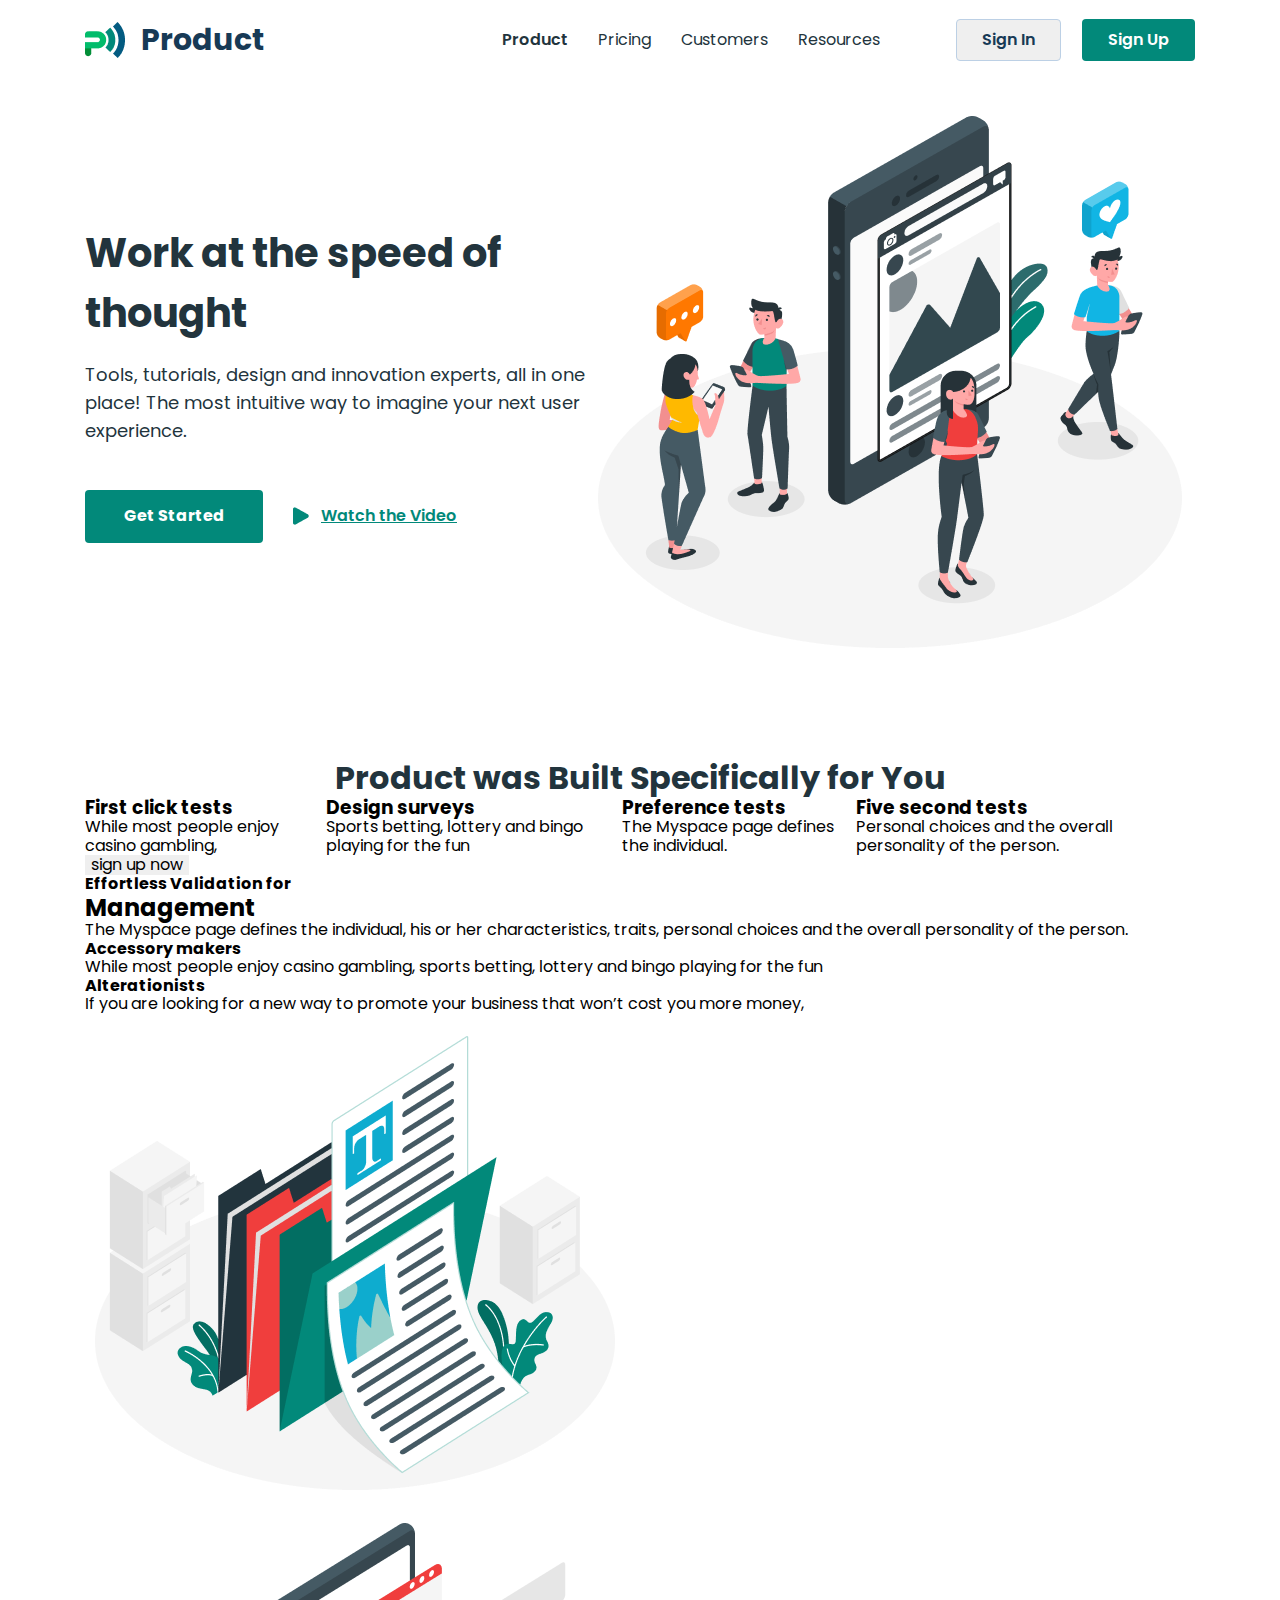
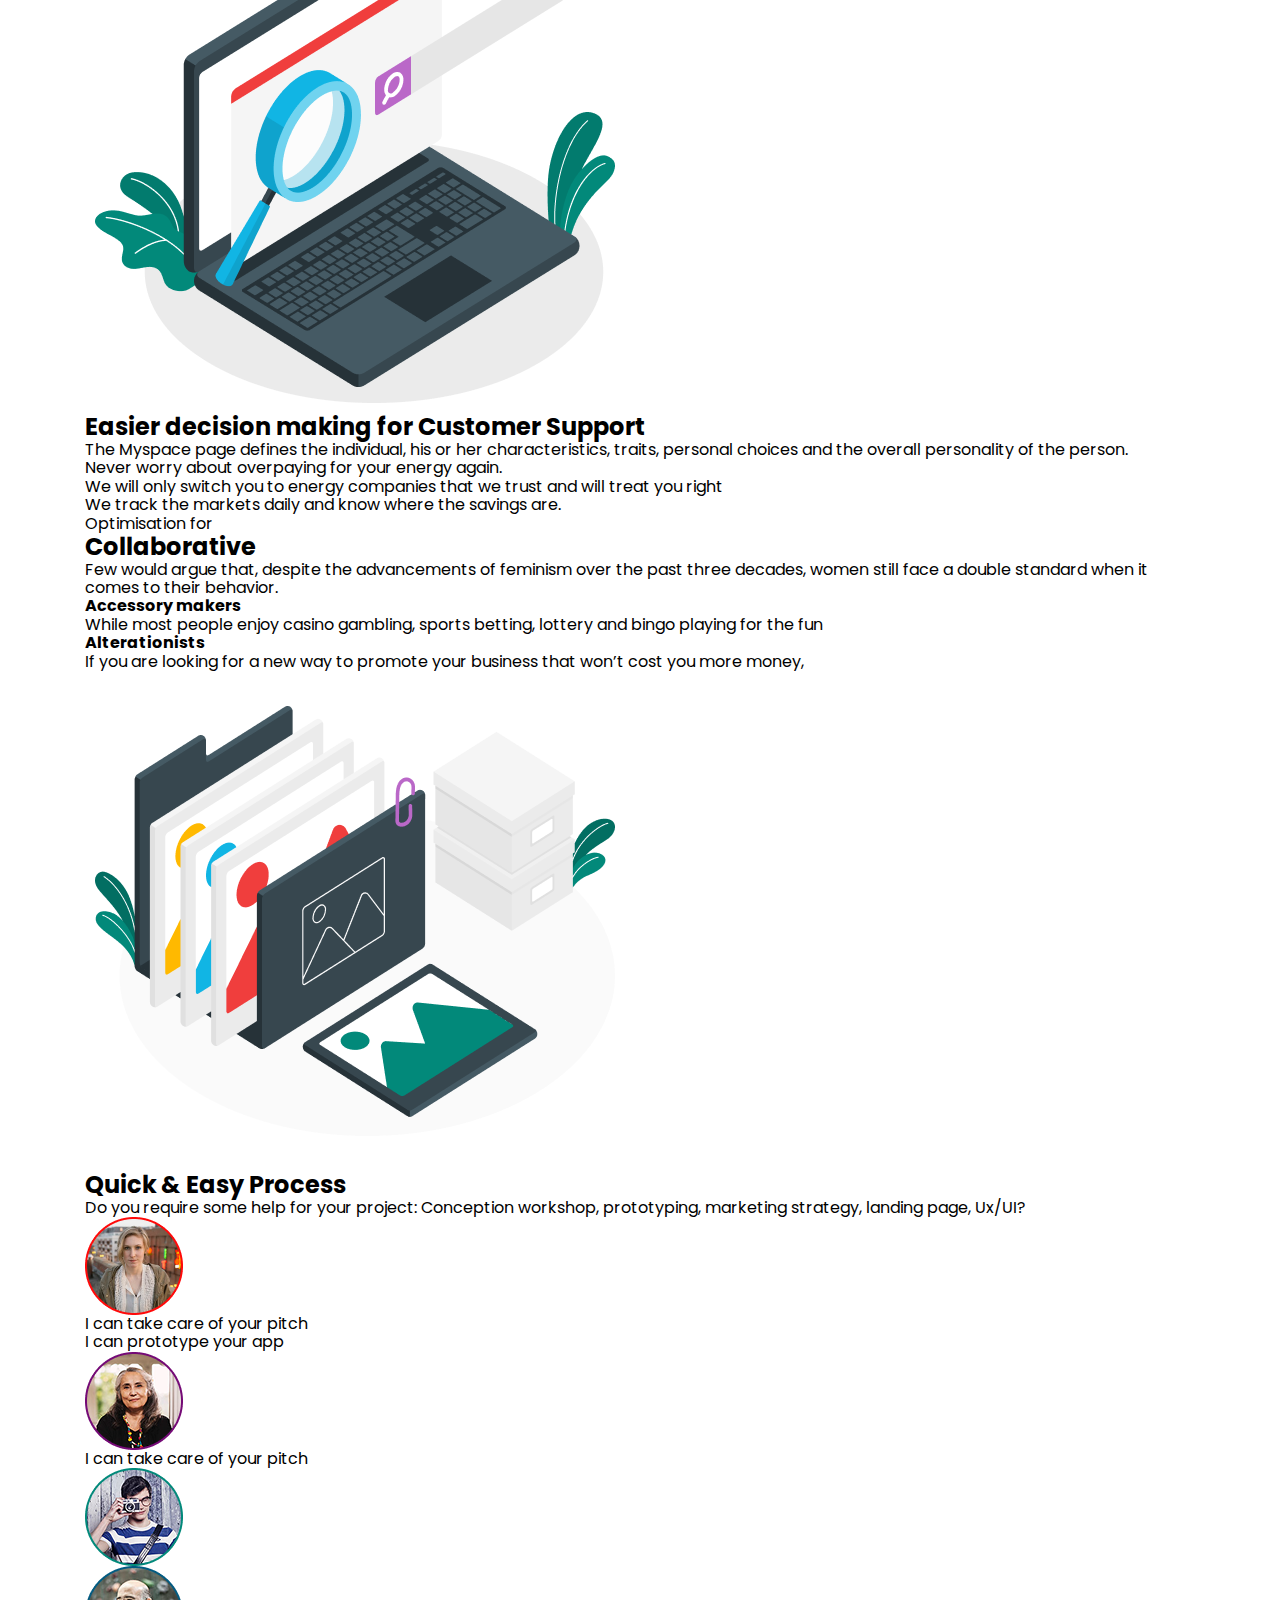
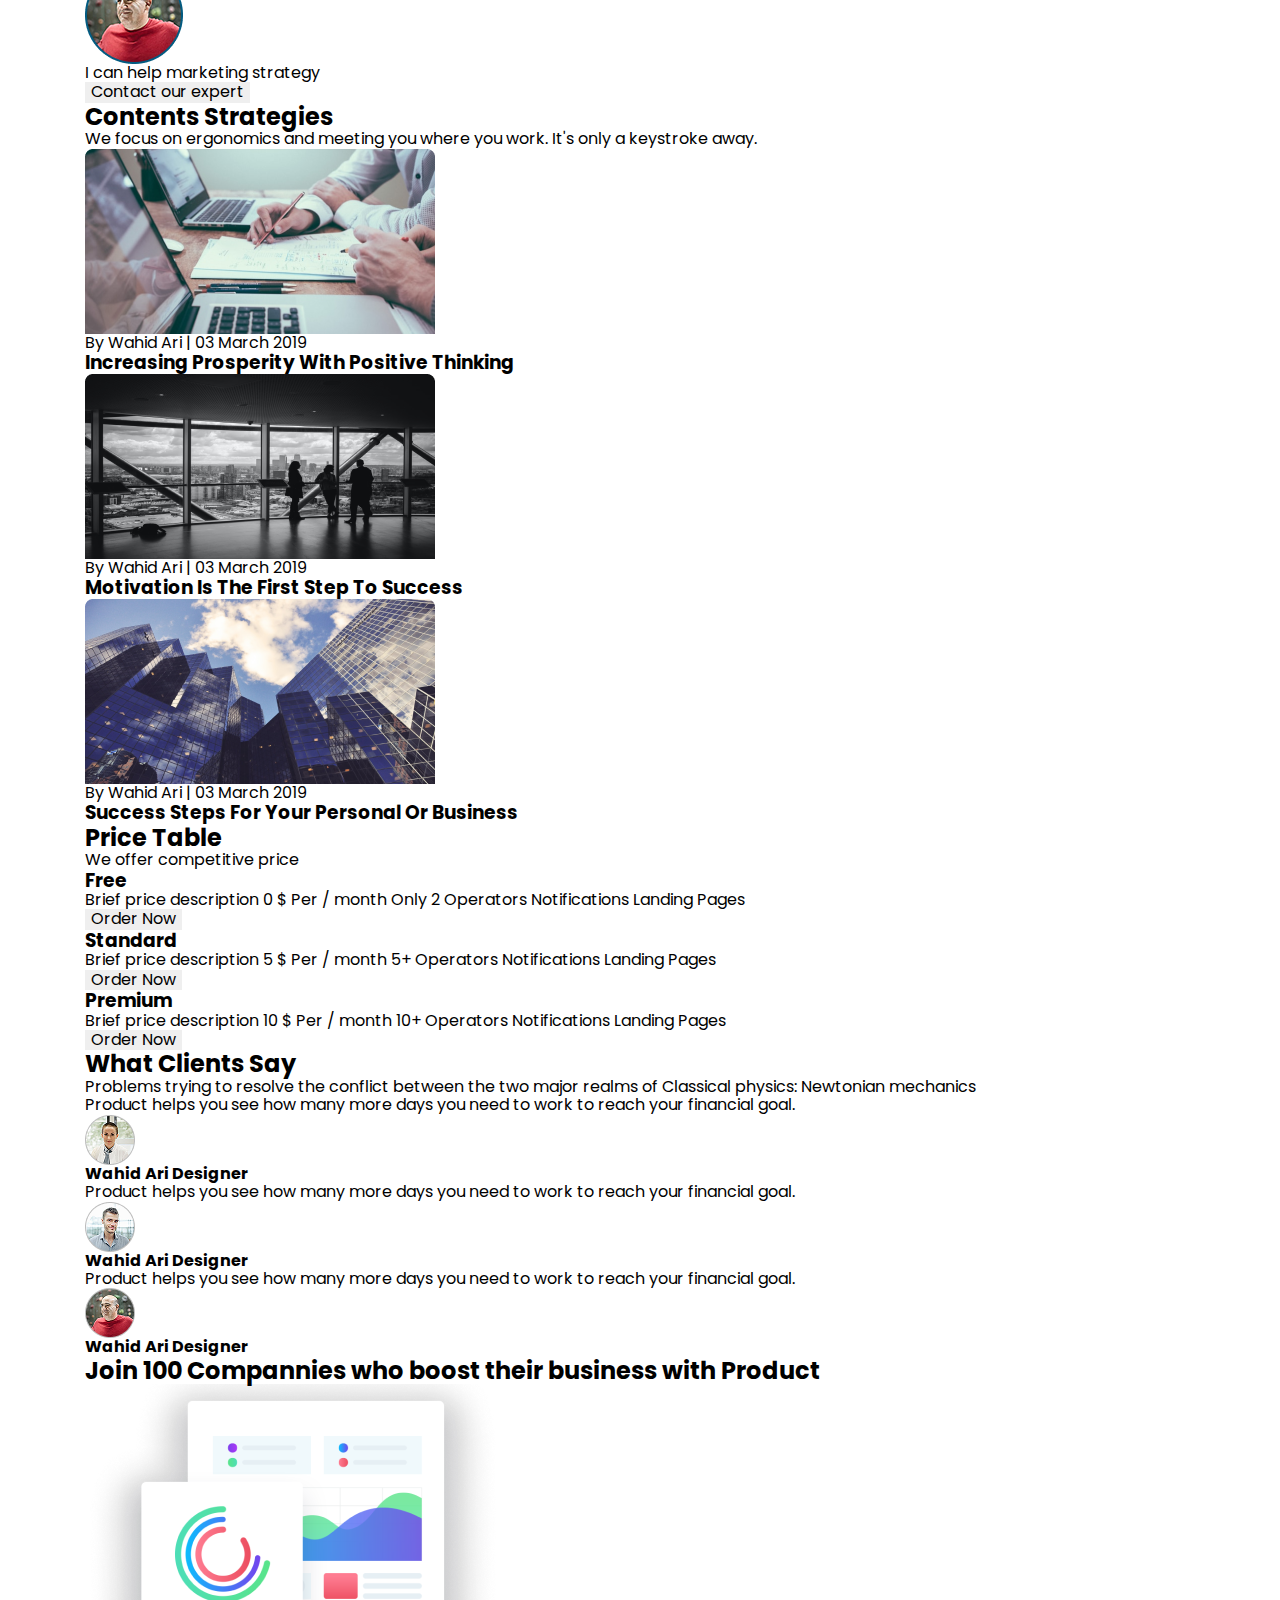
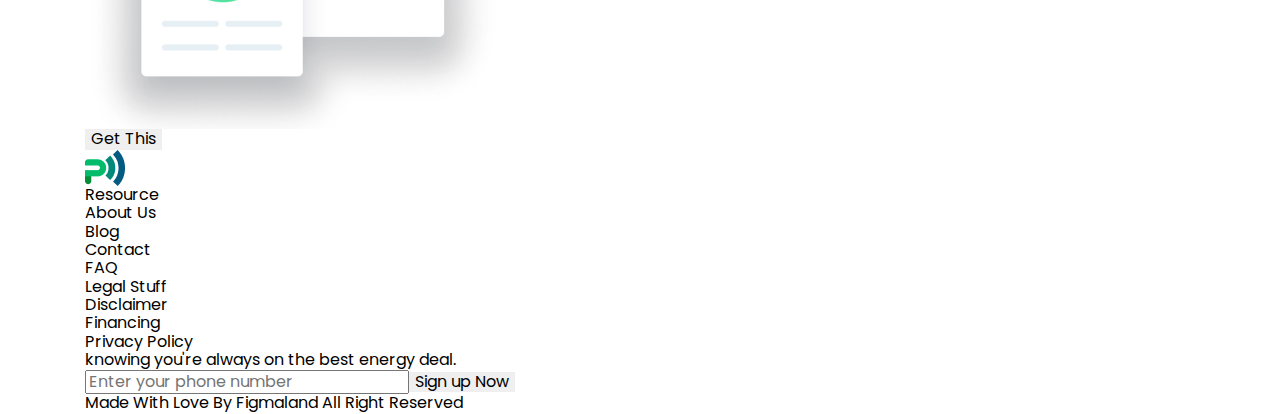
==== commit 878434f0: "added basic stuff" ====
--- a/index.html
+++ b/index.html
@@ -28,7 +28,9 @@
           </div>
           <ul class="nav-list flex">
             <li class="nav-list-item">
-              <a class="nav-list-link" href="./index.html">Product</a>
+              <a class="nav-list-link active-page" href="./index.html"
+                >Product</a
+              >
             </li>
             <li class="nav-list-item">
               <a class="nav-list-link" href="./pricing.html">Pricing</a>
--- a/css/styles.css
+++ b/css/styles.css
@@ -70,7 +70,16 @@
 .nav-list-link {
   padding: 26px 0;
   display: block;
+  font-weight: 400;
+  font-size: 16px;
+  line-height: 1.75;
+  color: #22343d;
 }
+
+.active-page {
+  font-weight: 600;
+}
+
 .list-button {
   gap: 21px;
   margin-left: auto;
